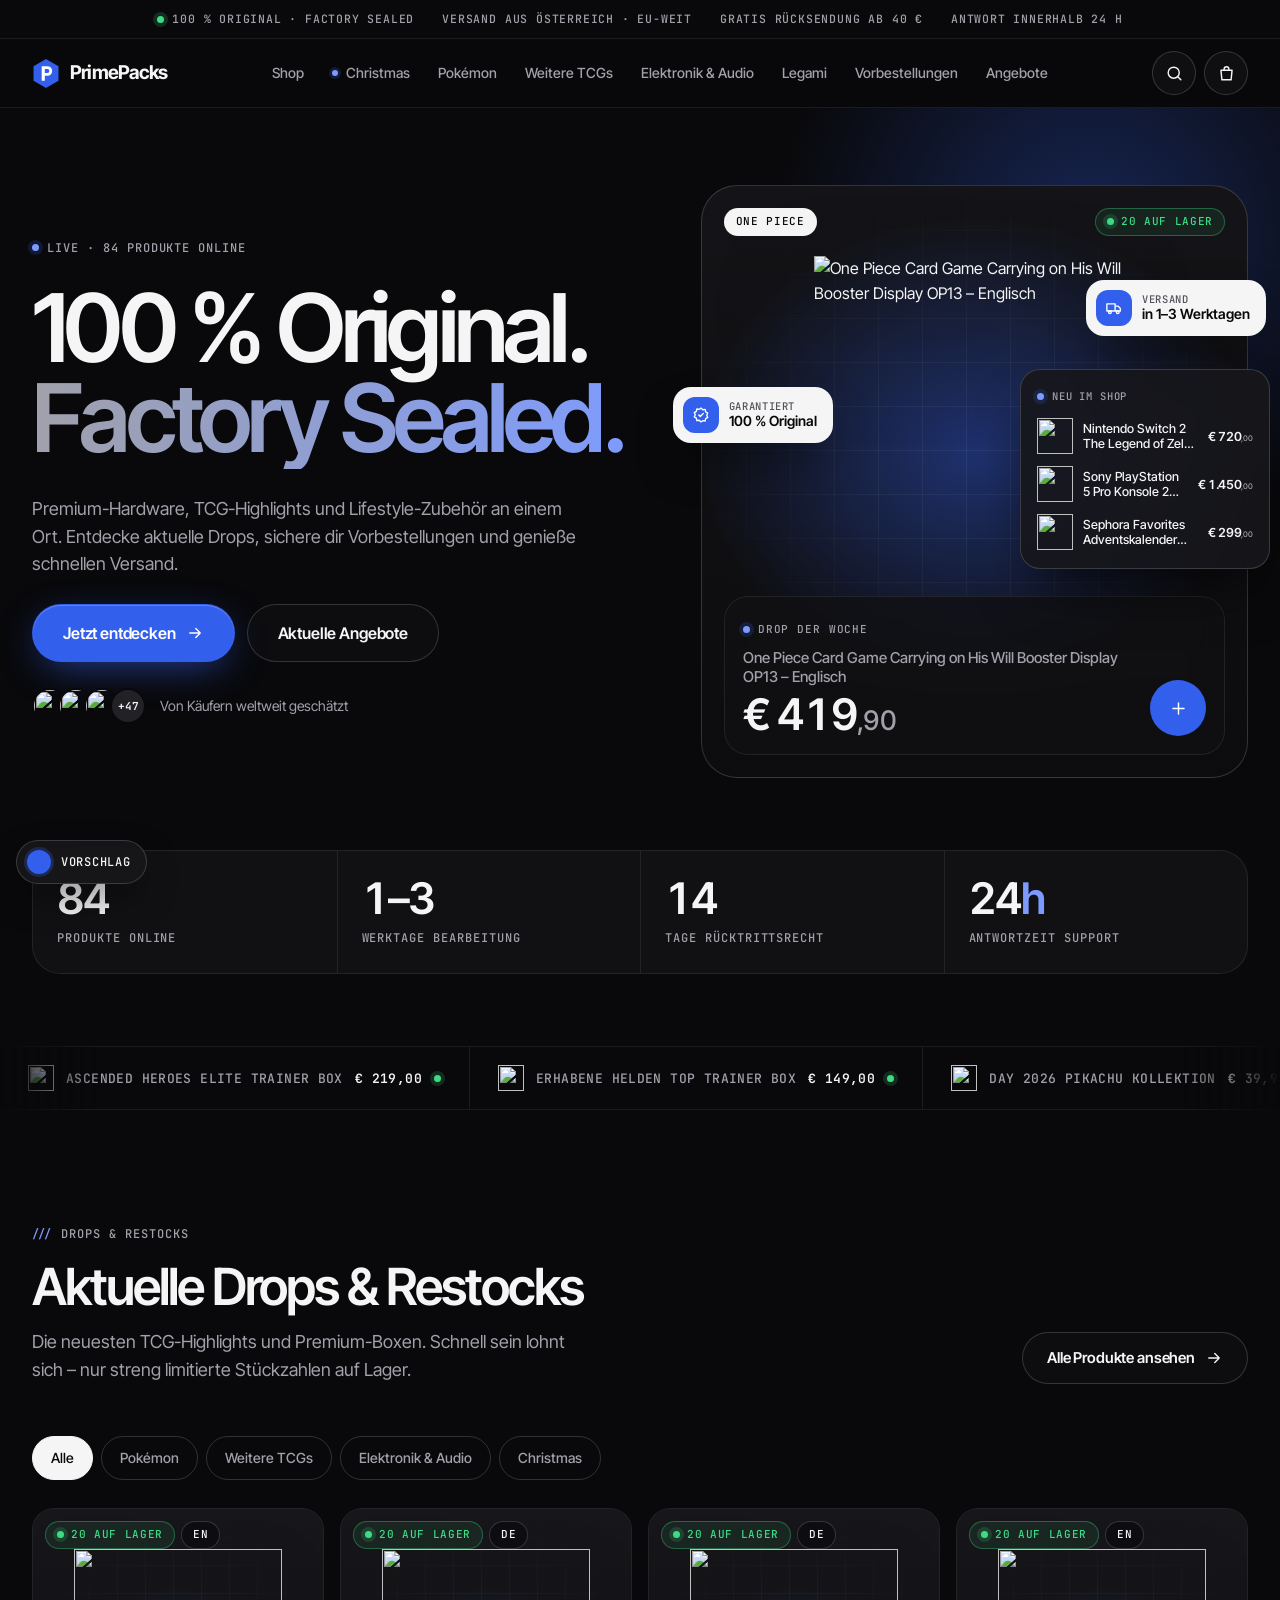
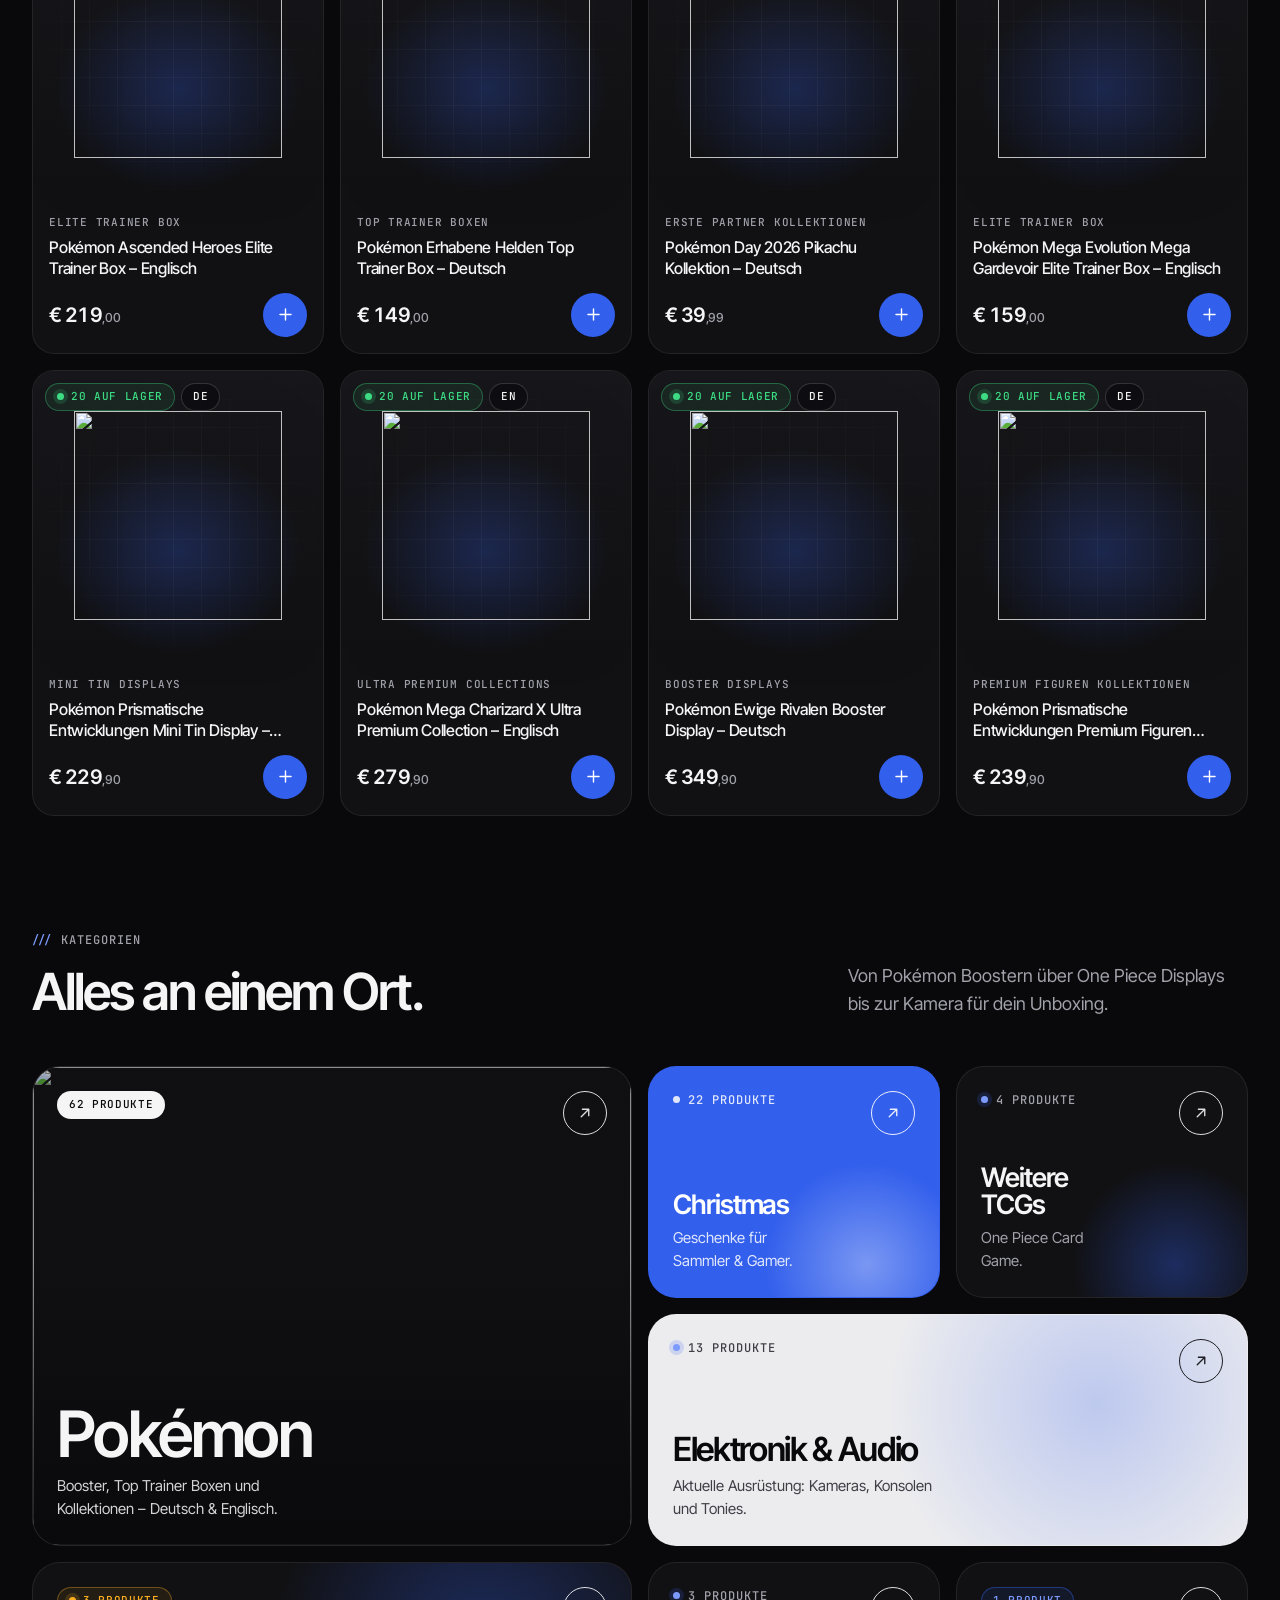
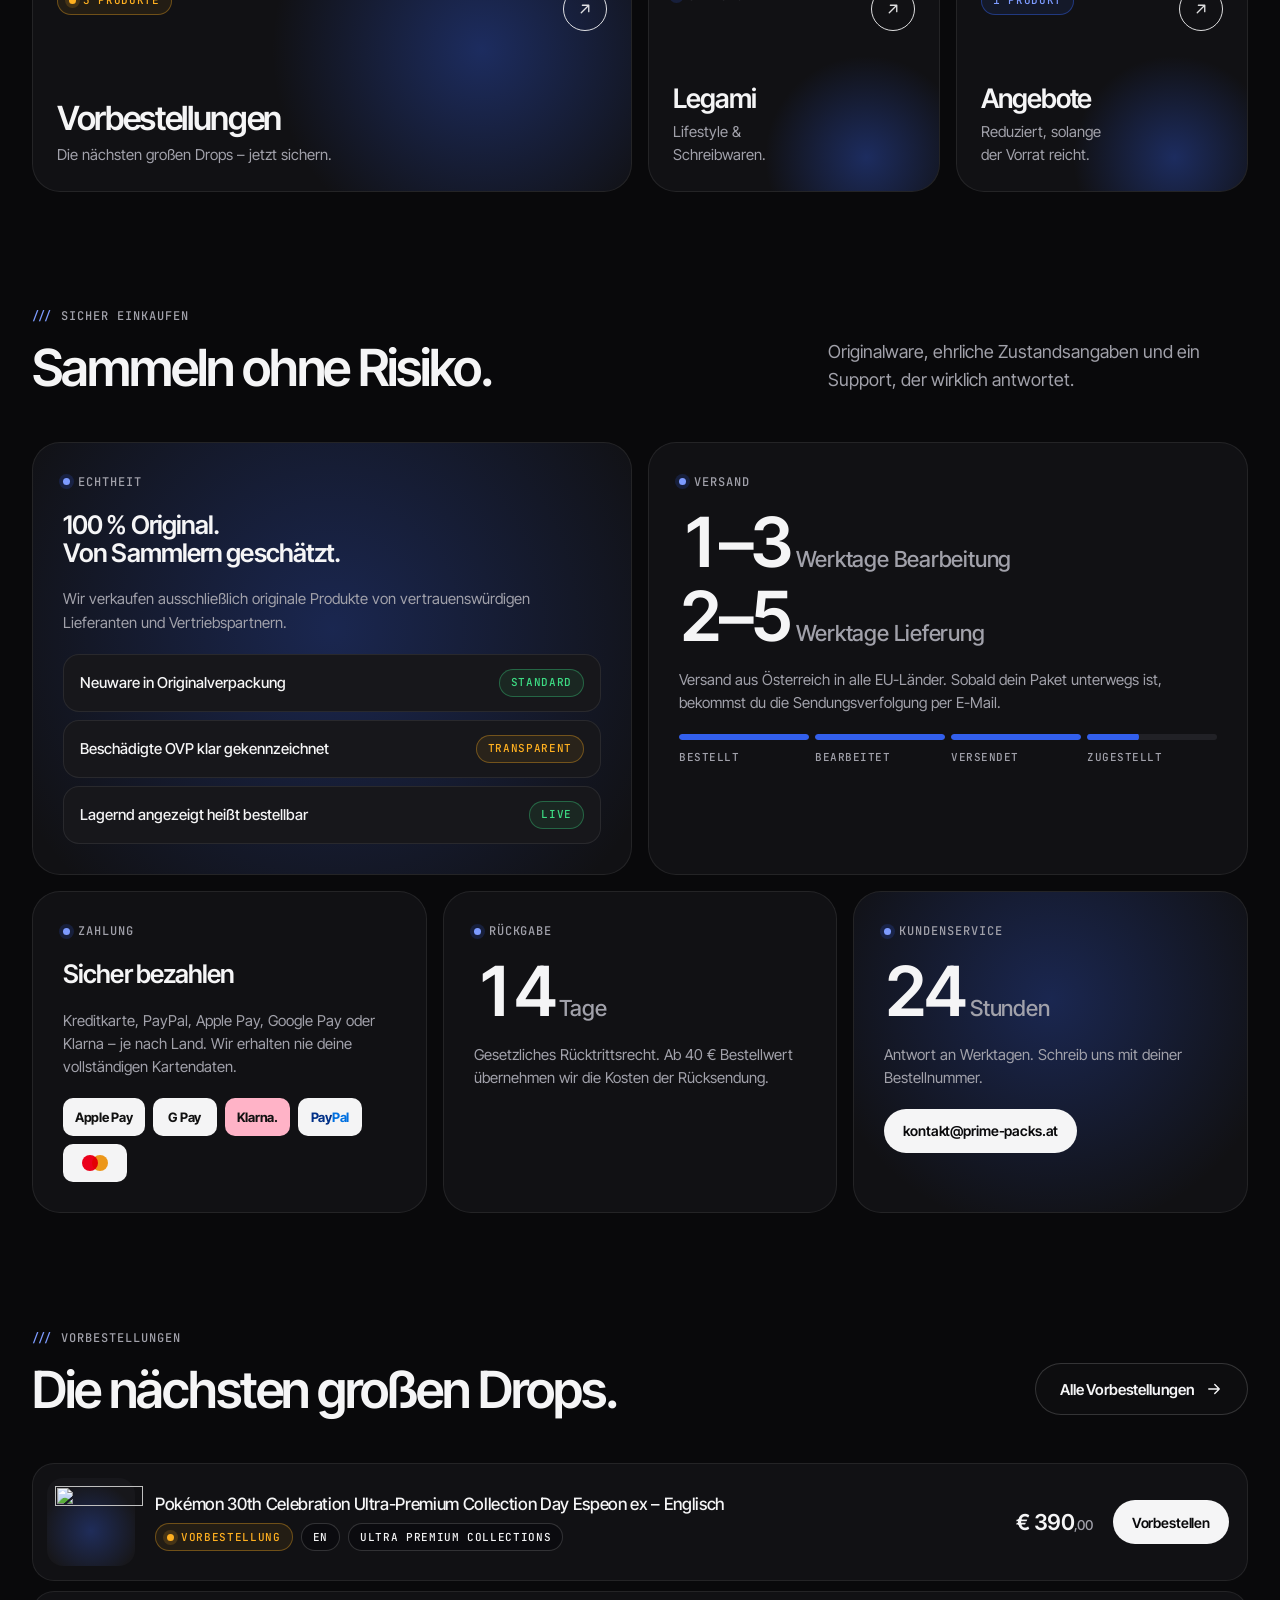
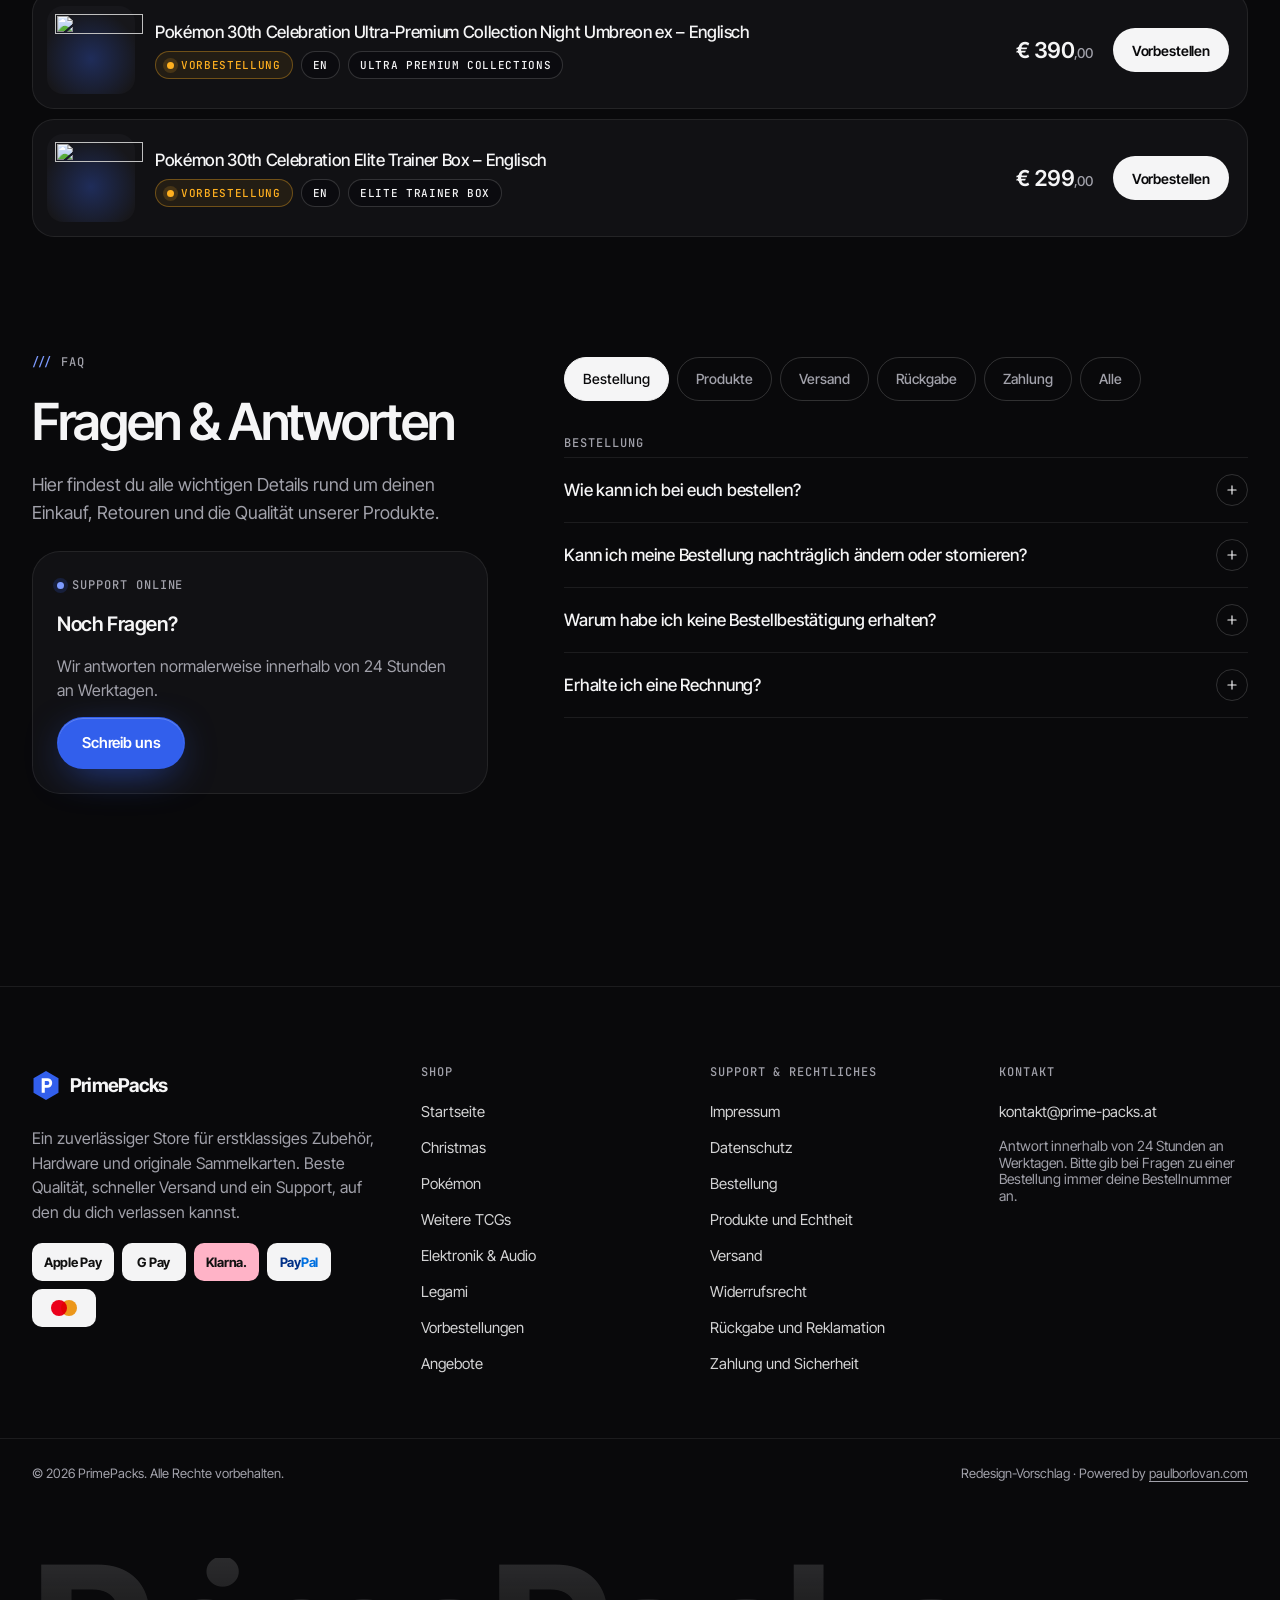
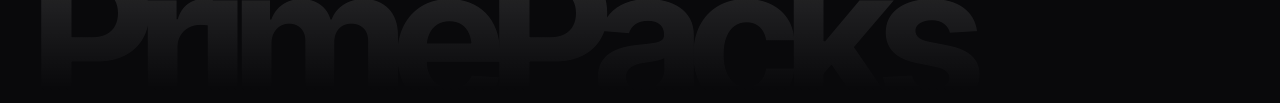
==== index.html @ d35ca5d1 "PrimePacks redesign proposal: home, product list, product page Static 3-page HTML proposal for prime" ====
<!doctype html>
<html lang="de" class="no-js">
<head>
  <meta charset="utf-8">
  <meta name="viewport" content="width=device-width, initial-scale=1">
  <title>PrimePacks TCGs – 100% Original. Factory Sealed. Von Sammlern geschätzt.</title>
  <meta name="description" content="Premium-Hardware, TCG-Highlights und Lifestyle-Zubehör an einem Ort. Entdecke aktuelle Drops, sichere dir Vorbestellungen und genieße schnellen Versand.">
  <meta name="theme-color" content="#09090b">
  <link rel="icon" href="assets/img/favicon.svg" type="image/svg+xml">
  <script>(function(){var d=document.documentElement;d.className='js';try{var a=new URLSearchParams(location.search).get('accent')||JSON.parse(localStorage.getItem('pp-accent')||'null');if(a==='red'||a==='mint')d.setAttribute('data-accent',a)}catch(e){}})();</script>
  <link rel="preconnect" href="https://fonts.googleapis.com">
  <link rel="preconnect" href="https://fonts.gstatic.com" crossorigin>
  <link rel="preconnect" href="https://cdn.shopify.com">
  <link rel="stylesheet" href="https://fonts.googleapis.com/css2?family=Inter+Tight:wght@400;500;600;700&family=JetBrains+Mono:wght@400;500&display=swap">
  <link rel="stylesheet" href="assets/css/style.css">
</head>
<body data-page="home">

<main id="main" tabindex="-1">

  <!-- ============ HERO ============ -->
  <section class="hero" aria-labelledby="hero-title">
    <div class="wrap hero__grid">
      <div class="hero__copy">
        <p class="label"><span class="dot dot--ok" aria-hidden="true"></span>Live · <span data-total-products>84</span> Produkte online</p>
        <h1 class="h-display" id="hero-title"><span>100 % Original.</span> <span class="muted-line">Factory Sealed.</span></h1>
        <p class="lead">Premium-Hardware, TCG-Highlights und Lifestyle-Zubehör an einem Ort. Entdecke aktuelle Drops, sichere dir Vorbestellungen und genieße schnellen Versand.</p>
        <div class="hero__cta">
          <a class="btn btn--primary btn--lg" href="products.html">Jetzt entdecken
            <svg viewBox="0 0 24 24" fill="none" stroke="currentColor" stroke-width="1.8" stroke-linecap="round" stroke-linejoin="round" aria-hidden="true"><path d="M5 12h14M13 6l6 6-6 6"/></svg></a>
          <a class="btn btn--ghost btn--lg" href="products.html?cat=angebote">Aktuelle Angebote</a>
        </div>
        <div class="proof">
          <div class="avatars" aria-hidden="true">
            <img src="https://framerusercontent.com/images/PIMj0Z2sT11bzv97JPk8JcPBj0.jpeg?width=76&height=76" alt="" width="36" height="36">
            <img src="https://framerusercontent.com/images/Y1UHWMZ6Vq6OACn00SLNnG3IWeU.jpeg?width=76&height=76" alt="" width="36" height="36">
            <img src="https://framerusercontent.com/images/4pbxtNHS19zSRyC07DwHX8n6J8.jpeg?width=76&height=76" alt="" width="36" height="36">
            <span>+47</span>
          </div>
          <p>Von Käufern weltweit geschätzt</p>
        </div>
      </div>
      <div class="stage" id="hero-stage"></div>
    </div>
  </section>

  <!-- ============ STATS ============ -->
  <section class="wrap" aria-label="PrimePacks in Zahlen">
    <div class="stats reveal">
      <div class="stat"><p class="stat__n" data-total-products>84</p><p class="label">Produkte online</p></div>
      <div class="stat"><p class="stat__n">1–3</p><p class="label">Werktage Bearbeitung</p></div>
      <div class="stat"><p class="stat__n">14</p><p class="label">Tage Rücktrittsrecht</p></div>
      <div class="stat"><p class="stat__n">24<em>h</em></p><p class="label">Antwortzeit Support</p></div>
    </div>
  </section>

  <!-- ============ TICKER (decorative) ============ -->
  <div class="ticker" id="ticker" aria-hidden="true" style="margin-top:clamp(40px,6vw,72px)"></div>

  <!-- ============ DROPS ============ -->
  <section class="section" aria-labelledby="drops-title">
    <div class="wrap">
      <div class="sec-head reveal">
        <div class="sec-head__text">
          <p class="label"><span class="slashes">///</span>Drops &amp; Restocks</p>
          <h2 class="h-2" id="drops-title">Aktuelle Drops &amp; Restocks</h2>
          <p class="lead">Die neuesten TCG-Highlights und Premium-Boxen. Schnell sein lohnt sich – nur streng limitierte Stückzahlen auf Lager.</p>
        </div>
        <a class="btn btn--ghost" id="drops-all" href="products.html">Alle Produkte ansehen
          <svg viewBox="0 0 24 24" fill="none" stroke="currentColor" stroke-width="1.8" stroke-linecap="round" stroke-linejoin="round" aria-hidden="true"><path d="M5 12h14M13 6l6 6-6 6"/></svg></a>
      </div>
      <div class="pills pills--scroll" id="drops-tabs" role="group" aria-label="Drops nach Kategorie filtern" style="margin-bottom:24px">
        <button class="pill" type="button" data-tab="" aria-pressed="true">Alle</button>
        <button class="pill" type="button" data-tab="pokemon" aria-pressed="false">Pokémon</button>
        <button class="pill" type="button" data-tab="tcg" aria-pressed="false">Weitere TCGs</button>
        <button class="pill" type="button" data-tab="elektronik" aria-pressed="false">Elektronik &amp; Audio</button>
        <button class="pill" type="button" data-tab="christmas" aria-pressed="false">Christmas</button>
      </div>
      <p class="sr-only" role="status" id="drops-status"></p>
      <div class="grid" id="drops-grid"></div>
    </div>
  </section>

  <!-- ============ CATEGORIES (bento) ============ -->
  <section class="section" aria-labelledby="cat-title" style="padding-top:0">
    <div class="wrap">
      <div class="sec-head reveal">
        <div class="sec-head__text">
          <p class="label"><span class="slashes">///</span>Kategorien</p>
          <h2 class="h-2" id="cat-title">Alles an einem Ort.</h2>
        </div>
        <p class="lead" style="max-width:40ch">Von Pokémon Boostern über One Piece Displays bis zur Kamera für dein Unboxing.</p>
      </div>

      <ul class="bento reveal">
        <li class="tile tile--poke">
          <img class="tile__art" src="https://framerusercontent.com/images/XNC3KmVurqNJ2hg9CTLaQyouqw.jpg" alt="" loading="lazy" width="1414" height="1000">
          <div class="tile__top">
            <span class="chip chip--solid" data-count-cat="pokemon">Pokémon</span>
            <span class="arrow-circle" aria-hidden="true"><svg viewBox="0 0 24 24" fill="none" stroke="currentColor" stroke-width="1.8" stroke-linecap="round" stroke-linejoin="round"><path d="M7 17 17 7M8.5 7H17v8.5"/></svg></span>
          </div>
          <div>
            <h3 class="tile__name"><a class="tile__link" href="products.html?cat=pokemon">Pokémon</a></h3>
            <p class="tile__desc" style="color:#d4d4d8">Booster, Top Trainer Boxen und Kollektionen – Deutsch &amp; Englisch.</p>
          </div>
        </li>

        <li class="tile tile--xmas">
          <img class="tile__img" data-product-img="nintendo-switch-2-the-legend-of-zelda-40th-anniversary-edition" alt="" loading="lazy">
          <div class="tile__top">
            <span class="label"><span class="dot" aria-hidden="true"></span><span data-count-cat="christmas"></span></span>
            <span class="arrow-circle" aria-hidden="true"><svg viewBox="0 0 24 24" fill="none" stroke="currentColor" stroke-width="1.8" stroke-linecap="round" stroke-linejoin="round"><path d="M7 17 17 7M8.5 7H17v8.5"/></svg></span>
          </div>
          <div>
            <h3 class="tile__name"><a class="tile__link" href="products.html?cat=christmas">Christmas</a></h3>
            <p class="tile__desc">Geschenke für Sammler &amp; Gamer.</p>
          </div>
        </li>

        <li class="tile tile--tcg">
          <img class="tile__img" data-product-img="one-piece-card-game-the-time-of-battle-booster-box-op-16" alt="" loading="lazy">
          <div class="tile__top">
            <span class="label"><span class="dot" aria-hidden="true"></span><span data-count-cat="tcg"></span></span>
            <span class="arrow-circle" aria-hidden="true"><svg viewBox="0 0 24 24" fill="none" stroke="currentColor" stroke-width="1.8" stroke-linecap="round" stroke-linejoin="round"><path d="M7 17 17 7M8.5 7H17v8.5"/></svg></span>
          </div>
          <div>
            <h3 class="tile__name"><a class="tile__link" href="products.html?cat=tcg">Weitere TCGs</a></h3>
            <p class="tile__desc">One Piece Card Game.</p>
          </div>
        </li>

        <li class="tile tile--elek">
          <img class="tile__img" data-product-img="canon-powershot-g7-x-mark-iii-20-1-mp-4k-schwarz-silber" alt="" loading="lazy">
          <div class="tile__top">
            <span class="label"><span class="dot" aria-hidden="true"></span><span data-count-cat="elektronik"></span></span>
            <span class="arrow-circle" aria-hidden="true"><svg viewBox="0 0 24 24" fill="none" stroke="currentColor" stroke-width="1.8" stroke-linecap="round" stroke-linejoin="round"><path d="M7 17 17 7M8.5 7H17v8.5"/></svg></span>
          </div>
          <div>
            <h3 class="tile__name"><a class="tile__link" href="products.html?cat=elektronik">Elektronik &amp; Audio</a></h3>
            <p class="tile__desc">Aktuelle Ausrüstung: Kameras, Konsolen und Tonies.</p>
          </div>
        </li>

        <li class="tile tile--pre">
          <img class="tile__img" data-product-img="pokemon-30th-anniversary-ultra-premium-collection-umbreon-en" alt="" loading="lazy">
          <div class="tile__top">
            <span class="chip chip--warn"><span class="dot dot--warn" aria-hidden="true"></span><span data-count-cat="vorbestellungen"></span></span>
            <span class="arrow-circle" aria-hidden="true"><svg viewBox="0 0 24 24" fill="none" stroke="currentColor" stroke-width="1.8" stroke-linecap="round" stroke-linejoin="round"><path d="M7 17 17 7M8.5 7H17v8.5"/></svg></span>
          </div>
          <div>
            <h3 class="tile__name"><a class="tile__link" href="products.html?cat=vorbestellungen">Vorbestellungen</a></h3>
            <p class="tile__desc">Die nächsten großen Drops – jetzt sichern.</p>
          </div>
        </li>

        <li class="tile tile--legami">
          <img class="tile__img" data-product-img="legami-loeschbare-gelschreiber-3er-set-hunde-fur-ever-friends" alt="" loading="lazy">
          <div class="tile__top">
            <span class="label"><span class="dot" aria-hidden="true"></span><span data-count-cat="legami"></span></span>
            <span class="arrow-circle" aria-hidden="true"><svg viewBox="0 0 24 24" fill="none" stroke="currentColor" stroke-width="1.8" stroke-linecap="round" stroke-linejoin="round"><path d="M7 17 17 7M8.5 7H17v8.5"/></svg></span>
          </div>
          <div>
            <h3 class="tile__name"><a class="tile__link" href="products.html?cat=legami">Legami</a></h3>
            <p class="tile__desc">Lifestyle &amp; Schreibwaren.</p>
          </div>
        </li>

        <li class="tile tile--ang">
          <img class="tile__img" data-product-img="pokemon-first-partner-illustration-collection-series-2-englisch" alt="" loading="lazy">
          <div class="tile__top">
            <span class="chip chip--accent" data-count-cat="angebote"></span>
            <span class="arrow-circle" aria-hidden="true"><svg viewBox="0 0 24 24" fill="none" stroke="currentColor" stroke-width="1.8" stroke-linecap="round" stroke-linejoin="round"><path d="M7 17 17 7M8.5 7H17v8.5"/></svg></span>
          </div>
          <div>
            <h3 class="tile__name"><a class="tile__link" href="products.html?cat=angebote">Angebote</a></h3>
            <p class="tile__desc">Reduziert, solange der Vorrat reicht.</p>
          </div>
        </li>
      </ul>
    </div>
  </section>

  <!-- ============ SERVICE (dashboard bento) ============ -->
  <section class="section" aria-labelledby="service-title" style="padding-top:0">
    <div class="wrap">
      <div class="sec-head reveal">
        <div class="sec-head__text">
          <p class="label"><span class="slashes">///</span>Sicher einkaufen</p>
          <h2 class="h-2" id="service-title">Sammeln ohne Risiko.</h2>
        </div>
        <p class="lead" style="max-width:42ch">Originalware, ehrliche Zustandsangaben und ein Support, der wirklich antwortet.</p>
      </div>

      <div class="service">
        <article class="panel panel--glow reveal">
          <p class="label"><span class="dot" aria-hidden="true"></span>Echtheit</p>
          <h3 class="panel__title">100 % Original.<br>Von Sammlern geschätzt.</h3>
          <p class="panel__text">Wir verkaufen ausschließlich originale Produkte von vertrauenswürdigen Lieferanten und Vertriebspartnern.</p>
          <ul class="check-list">
            <li class="check-row">Neuware in Originalverpackung <span class="chip chip--ok">Standard</span></li>
            <li class="check-row">Beschädigte OVP klar gekennzeichnet <span class="chip chip--warn">Transparent</span></li>
            <li class="check-row">Lagernd angezeigt heißt bestellbar <span class="chip chip--ok">Live</span></li>
          </ul>
        </article>

        <article class="panel reveal">
          <p class="label"><span class="dot" aria-hidden="true"></span>Versand</p>
          <div style="display:flex;gap:12px 36px;flex-wrap:wrap">
            <p class="big-n">1–3<small>Werktage Bearbeitung</small></p>
            <p class="big-n">2–5<small>Werktage Lieferung</small></p>
          </div>
          <p class="panel__text">Versand aus Österreich in alle EU-Länder. Sobald dein Paket unterwegs ist, bekommst du die Sendungsverfolgung per E-Mail.</p>
          <ol class="steps">
            <li class="step"><span class="step__bar" aria-hidden="true"></span><span class="step__t">Bestellt</span></li>
            <li class="step"><span class="step__bar" aria-hidden="true"></span><span class="step__t">Bearbeitet</span></li>
            <li class="step"><span class="step__bar" aria-hidden="true"></span><span class="step__t">Versendet</span></li>
            <li class="step"><span class="step__bar" style="--p:.4" aria-hidden="true"></span><span class="step__t">Zugestellt</span></li>
          </ol>
        </article>

        <article class="panel reveal">
          <p class="label"><span class="dot" aria-hidden="true"></span>Zahlung</p>
          <h3 class="panel__title">Sicher bezahlen</h3>
          <p class="panel__text">Kreditkarte, PayPal, Apple Pay, Google Pay oder Klarna – je nach Land. Wir erhalten nie deine vollständigen Kartendaten.</p>
          <div data-pay></div>
        </article>

        <article class="panel reveal">
          <p class="label"><span class="dot" aria-hidden="true"></span>Rückgabe</p>
          <p class="big-n">14<small>Tage</small></p>
          <p class="panel__text">Gesetzliches Rücktrittsrecht. Ab 40 € Bestellwert übernehmen wir die Kosten der Rücksendung.</p>
        </article>

        <article class="panel panel--glow reveal">
          <p class="label"><span class="dot" aria-hidden="true"></span>Kundenservice</p>
          <p class="big-n">24<small>Stunden</small></p>
          <p class="panel__text">Antwort an Werktagen. Schreib uns mit deiner Bestellnummer.</p>
          <a class="btn btn--light btn--sm" href="mailto:kontakt@prime-packs.at" style="justify-self:start;align-self:flex-start">kontakt@prime-packs.at</a>
        </article>
      </div>
    </div>
  </section>

  <!-- ============ PRE-ORDERS ============ -->
  <section class="section" aria-labelledby="pre-title" style="padding-top:0">
    <div class="wrap">
      <div class="sec-head reveal">
        <div class="sec-head__text">
          <p class="label"><span class="slashes">///</span>Vorbestellungen</p>
          <h2 class="h-2" id="pre-title">Die nächsten großen Drops.</h2>
        </div>
        <a class="btn btn--ghost" href="products.html?cat=vorbestellungen">Alle Vorbestellungen
          <svg viewBox="0 0 24 24" fill="none" stroke="currentColor" stroke-width="1.8" stroke-linecap="round" stroke-linejoin="round" aria-hidden="true"><path d="M5 12h14M13 6l6 6-6 6"/></svg></a>
      </div>
      <ul class="tx-list" id="preorders"></ul>
    </div>
  </section>

  <!-- ============ FAQ ============ -->
  <section class="section" aria-labelledby="faq-title" style="padding-top:0">
    <div class="wrap faq">
      <div class="faq__aside reveal">
        <p class="label"><span class="slashes">///</span>FAQ</p>
        <h2 class="h-2" id="faq-title">Fragen &amp; Antworten</h2>
        <p class="lead">Hier findest du alle wichtigen Details rund um deinen Einkauf, Retouren und die Qualität unserer Produkte.</p>
        <div class="contact-card">
          <p class="label"><span class="dot dot--ok" aria-hidden="true"></span>Support online</p>
          <p style="font-size:20px;font-weight:600;letter-spacing:-.02em">Noch Fragen?</p>
          <p class="muted">Wir antworten normalerweise innerhalb von 24 Stunden an Werktagen.</p>
          <a class="btn btn--primary" href="mailto:kontakt@prime-packs.at" style="justify-self:start">Schreib uns</a>
        </div>
      </div>

      <div>
        <div class="pills pills--scroll" id="faq-tabs" role="group" aria-label="Fragen nach Thema filtern" style="margin-bottom:24px">
          <button class="pill" type="button" data-faq="bestellung" aria-pressed="true">Bestellung</button>
          <button class="pill" type="button" data-faq="produkte" aria-pressed="false">Produkte</button>
          <button class="pill" type="button" data-faq="versand" aria-pressed="false">Versand</button>
          <button class="pill" type="button" data-faq="rueckgabe" aria-pressed="false">Rückgabe</button>
          <button class="pill" type="button" data-faq="zahlung" aria-pressed="false">Zahlung</button>
          <button class="pill" type="button" data-faq="all" aria-pressed="false">Alle</button>
        </div>

        <div class="faq-group" data-group="bestellung">
          <h3 class="label">Bestellung</h3>
          <details class="acc"><summary><span>Wie kann ich bei euch bestellen?</span><span class="pm" aria-hidden="true"><svg viewBox="0 0 24 24" fill="none" stroke="currentColor" stroke-width="2" stroke-linecap="round"><path d="M12 5v14M5 12h14"/></svg></span></summary>
            <div class="acc__body"><p>Lege die gewünschten Produkte in den Warenkorb und folge anschließend den Schritten im Checkout. Nach erfolgreicher Bestellung erhältst du automatisch eine Bestellbestätigung per E-Mail.</p></div></details>
          <details class="acc"><summary><span>Kann ich meine Bestellung nachträglich ändern oder stornieren?</span><span class="pm" aria-hidden="true"><svg viewBox="0 0 24 24" fill="none" stroke="currentColor" stroke-width="2" stroke-linecap="round"><path d="M12 5v14M5 12h14"/></svg></span></summary>
            <div class="acc__body"><p>Kontaktiere uns bitte so schnell wie möglich unter <a href="mailto:kontakt@prime-packs.at">kontakt@prime-packs.at</a>. Solange deine Bestellung noch nicht bearbeitet oder versendet wurde, versuchen wir gerne, Änderungen oder eine Stornierung vorzunehmen. Nach dem Versand ist eine Änderung leider nicht mehr möglich.</p></div></details>
          <details class="acc"><summary><span>Warum habe ich keine Bestellbestätigung erhalten?</span><span class="pm" aria-hidden="true"><svg viewBox="0 0 24 24" fill="none" stroke="currentColor" stroke-width="2" stroke-linecap="round"><path d="M12 5v14M5 12h14"/></svg></span></summary>
            <div class="acc__body"><p>Bitte kontrolliere zunächst deinen Spam- oder Werbeordner. Prüfe außerdem, ob du beim Bestellvorgang die richtige E-Mail-Adresse eingegeben hast. Solltest du weiterhin keine Bestätigung finden, kontaktiere uns bitte mit deinem vollständigen Namen.</p></div></details>
          <details class="acc"><summary><span>Erhalte ich eine Rechnung?</span><span class="pm" aria-hidden="true"><svg viewBox="0 0 24 24" fill="none" stroke="currentColor" stroke-width="2" stroke-linecap="round"><path d="M12 5v14M5 12h14"/></svg></span></summary>
            <div class="acc__body"><p>Ja. Du erhältst eine Rechnung zu deiner Bestellung elektronisch per E-Mail beziehungsweise gemeinsam mit deiner Versandbestätigung.</p></div></details>
        </div>

        <div class="faq-group" data-group="produkte" hidden>
          <h3 class="label">Produkte und Echtheit</h3>
          <details class="acc"><summary><span>Sind eure Produkte original?</span><span class="pm" aria-hidden="true"><svg viewBox="0 0 24 24" fill="none" stroke="currentColor" stroke-width="2" stroke-linecap="round"><path d="M12 5v14M5 12h14"/></svg></span></summary>
            <div class="acc__body"><p>Ja, wir verkaufen ausschließlich originale Produkte von vertrauenswürdigen Lieferanten und Vertriebspartnern.</p></div></details>
          <details class="acc"><summary><span>Sind die Produkte neu und originalverpackt?</span><span class="pm" aria-hidden="true"><svg viewBox="0 0 24 24" fill="none" stroke="currentColor" stroke-width="2" stroke-linecap="round"><path d="M12 5v14M5 12h14"/></svg></span></summary>
            <div class="acc__body"><p>Sofern in der jeweiligen Produktbeschreibung nichts anderes angegeben ist, handelt es sich um Neuware in der Originalverpackung. Abweichungen, beschädigte Verpackungen oder bereits geöffnete Produkte werden ausdrücklich in der Produktbeschreibung erwähnt.</p></div></details>
          <details class="acc"><summary><span>Sind die angebotenen Produkte wirklich lagernd?</span><span class="pm" aria-hidden="true"><svg viewBox="0 0 24 24" fill="none" stroke="currentColor" stroke-width="2" stroke-linecap="round"><path d="M12 5v14M5 12h14"/></svg></span></summary>
            <div class="acc__body"><p>Produkte, die als verfügbar angezeigt werden, sind grundsätzlich bestellbar. In seltenen Fällen kann es aufgrund gleichzeitiger Bestellungen zu einer Überschneidung des Lagerbestands kommen. In diesem Fall kontaktieren wir dich schnellstmöglich und erstatten bereits geleistete Zahlungen vollständig zurück.</p></div></details>
          <details class="acc"><summary><span>Warum können sich eure Preise ändern?</span><span class="pm" aria-hidden="true"><svg viewBox="0 0 24 24" fill="none" stroke="currentColor" stroke-width="2" stroke-linecap="round"><path d="M12 5v14M5 12h14"/></svg></span></summary>
            <div class="acc__body"><p>Unsere Preise richten sich unter anderem nach Einkaufspreisen, Verfügbarkeit, Nachfrage und Marktentwicklung. Der für deine Bestellung maßgebliche Preis ist der Preis, der zum Zeitpunkt des Bestellabschlusses im Checkout angezeigt wird.</p></div></details>
        </div>

        <div class="faq-group" data-group="versand" hidden>
          <h3 class="label">Versand</h3>
          <details class="acc"><summary><span>Wohin liefert ihr?</span><span class="pm" aria-hidden="true"><svg viewBox="0 0 24 24" fill="none" stroke="currentColor" stroke-width="2" stroke-linecap="round"><path d="M12 5v14M5 12h14"/></svg></span></summary>
            <div class="acc__body"><p>Wir liefern derzeit in alle EU-Länder. Die verfügbaren Lieferländer und Versandkosten werden dir im Checkout angezeigt.</p></div></details>
          <details class="acc"><summary><span>Wie lange dauert der Versand?</span><span class="pm" aria-hidden="true"><svg viewBox="0 0 24 24" fill="none" stroke="currentColor" stroke-width="2" stroke-linecap="round"><path d="M12 5v14M5 12h14"/></svg></span></summary>
            <div class="acc__body"><p>Lagernde Produkte werden normalerweise innerhalb von 1–3 Werktagen bearbeitet. Die anschließende Lieferzeit beträgt je nach Zielland und Versanddienstleister ungefähr 2–5 Werktage.</p></div></details>
          <details class="acc"><summary><span>Kann ich meine Bestellung verfolgen?</span><span class="pm" aria-hidden="true"><svg viewBox="0 0 24 24" fill="none" stroke="currentColor" stroke-width="2" stroke-linecap="round"><path d="M12 5v14M5 12h14"/></svg></span></summary>
            <div class="acc__body"><p>Ja. Sobald deine Bestellung versendet wurde, erhältst du eine Versandbestätigung mit deiner Sendungsverfolgungsnummer. Es kann einige Stunden dauern, bis der Versanddienstleister die ersten Informationen anzeigt.</p></div></details>
          <details class="acc"><summary><span>Was mache ich, wenn mein Paket nicht angekommen ist?</span><span class="pm" aria-hidden="true"><svg viewBox="0 0 24 24" fill="none" stroke="currentColor" stroke-width="2" stroke-linecap="round"><path d="M12 5v14M5 12h14"/></svg></span></summary>
            <div class="acc__body"><p>Überprüfe bitte zuerst die Sendungsverfolgung sowie mögliche Ablageorte und frage gegebenenfalls bei Nachbarn nach. Sollte das Paket weiterhin nicht auffindbar sein, kontaktiere uns bitte unter <a href="mailto:kontakt@prime-packs.at">kontakt@prime-packs.at</a> und sende uns deine Bestellnummer.</p></div></details>
        </div>

        <div class="faq-group" data-group="rueckgabe" hidden>
          <h3 class="label">Rückgabe und Reklamation</h3>
          <details class="acc"><summary><span>Kann ich meine Bestellung zurückgeben?</span><span class="pm" aria-hidden="true"><svg viewBox="0 0 24 24" fill="none" stroke="currentColor" stroke-width="2" stroke-linecap="round"><path d="M12 5v14M5 12h14"/></svg></span></summary>
            <div class="acc__body"><p>Verbraucher haben bei einem Onlinekauf grundsätzlich ein gesetzliches Rücktrittsrecht von 14 Kalendertagen. Die Frist beginnt bei Waren grundsätzlich mit dem Erhalt der Bestellung. Die vollständigen Bedingungen und Ausnahmen findest du in unserer <a href="https://prime-packs.at/support-rechtliches/widerrufsbelehrung">Widerrufsbelehrung</a>.</p></div></details>
          <details class="acc"><summary><span>In welchem Zustand muss die Ware zurückgesendet werden?</span><span class="pm" aria-hidden="true"><svg viewBox="0 0 24 24" fill="none" stroke="currentColor" stroke-width="2" stroke-linecap="round"><path d="M12 5v14M5 12h14"/></svg></span></summary>
            <div class="acc__body"><p>Die Ware muss vollständig, unbenutzt und im Originalzustand zurückgesendet werden – also in jenem Zustand, in dem sie von uns geliefert wurde. Sämtliches Zubehör, Beilagen, Etiketten, Versiegelungen und die Originalverpackung müssen, soweit vorhanden, vollständig enthalten und unbeschädigt sein.</p><p>Gesetzliche Rücktritts- und Gewährleistungsrechte bleiben davon unberührt. Wurde die Ware über das zur Prüfung notwendige Maß hinaus benutzt oder beschädigt, kann eine entsprechende Wertminderung von der Rückerstattung abgezogen werden.</p></div></details>
          <details class="acc"><summary><span>Wie melde ich eine Rückgabe an?</span><span class="pm" aria-hidden="true"><svg viewBox="0 0 24 24" fill="none" stroke="currentColor" stroke-width="2" stroke-linecap="round"><path d="M12 5v14M5 12h14"/></svg></span></summary>
            <div class="acc__body"><p>Kontaktiere uns unter <a href="mailto:kontakt@prime-packs.at">kontakt@prime-packs.at</a> und nenne deine Bestellnummer sowie die Artikel, die du zurückgeben möchtest. Wir übermitteln dir anschließend die weiteren Rücksendeinformationen.</p></div></details>
          <details class="acc"><summary><span>Wer bezahlt die Rücksendung?</span><span class="pm" aria-hidden="true"><svg viewBox="0 0 24 24" fill="none" stroke="currentColor" stroke-width="2" stroke-linecap="round"><path d="M12 5v14M5 12h14"/></svg></span></summary>
            <div class="acc__body"><p>Bei einem ursprünglichen Bestellwert von mehr als 40 € übernehmen wir die unmittelbaren Kosten der Rücksendung. Bitte kontaktiere uns vor der Rücksendung, damit wir dir ein Rücksendeetikett beziehungsweise die notwendigen Rücksendeinformationen übermitteln können.</p><p>Bei Bestellungen mit einem Wert von bis einschließlich 40 € trägt der Kunde die unmittelbaren Rücksendekosten. Bei falsch gelieferten, beschädigten oder mangelhaften Artikeln übernehmen wir die Rücksendekosten unabhängig vom Bestellwert. Gesetzliche Gewährleistungsrechte bleiben unberührt.</p></div></details>
          <details class="acc"><summary><span>Kann ich geöffnete Sammelkarten- oder Sammlerprodukte zurückgeben?</span><span class="pm" aria-hidden="true"><svg viewBox="0 0 24 24" fill="none" stroke="currentColor" stroke-width="2" stroke-linecap="round"><path d="M12 5v14M5 12h14"/></svg></span></summary>
            <div class="acc__body"><p>Nein. Im Rahmen unserer freiwilligen Rücknahme nehmen wir Sammelkarten- und Sammlerprodukte nur ungeöffnet, unbenutzt und im vollständigen Originalzustand zurück. Die Versiegelung und Originalverpackung dürfen nicht geöffnet oder beschädigt sein. Gesetzliche Rücktritts- und Gewährleistungsrechte, insbesondere bei mangelhafter oder falsch gelieferter Ware, bleiben unberührt.</p></div></details>
          <details class="acc"><summary><span>Was mache ich, wenn ich einen falschen oder defekten Artikel erhalten habe?</span><span class="pm" aria-hidden="true"><svg viewBox="0 0 24 24" fill="none" stroke="currentColor" stroke-width="2" stroke-linecap="round"><path d="M12 5v14M5 12h14"/></svg></span></summary>
            <div class="acc__body"><p>Kontaktiere uns bitte unter <a href="mailto:kontakt@prime-packs.at">kontakt@prime-packs.at</a> und sende uns deine Bestellnummer sowie aussagekräftige Fotos oder Videos. Wir prüfen den Fall schnellstmöglich und informieren dich über die weitere Vorgehensweise.</p></div></details>
        </div>

        <div class="faq-group" data-group="zahlung" hidden>
          <h3 class="label">Zahlung und Sicherheit</h3>
          <details class="acc"><summary><span>Welche Zahlungsmethoden akzeptiert ihr?</span><span class="pm" aria-hidden="true"><svg viewBox="0 0 24 24" fill="none" stroke="currentColor" stroke-width="2" stroke-linecap="round"><path d="M12 5v14M5 12h14"/></svg></span></summary>
            <div class="acc__body"><p>Die aktuell verfügbaren Zahlungsmethoden werden dir im Checkout angezeigt. Je nach Land können unter anderem Kreditkarte, PayPal, Apple Pay, Google Pay oder weitere Shopify-Zahlungsmethoden verfügbar sein.</p></div></details>
          <details class="acc"><summary><span>Wann wird meine Zahlung abgebucht?</span><span class="pm" aria-hidden="true"><svg viewBox="0 0 24 24" fill="none" stroke="currentColor" stroke-width="2" stroke-linecap="round"><path d="M12 5v14M5 12h14"/></svg></span></summary>
            <div class="acc__body"><p>Die Zahlung wird abhängig von der gewählten Zahlungsart während oder unmittelbar nach Abschluss deiner Bestellung verarbeitet.</p></div></details>
          <details class="acc"><summary><span>Sind meine Zahlungsdaten sicher?</span><span class="pm" aria-hidden="true"><svg viewBox="0 0 24 24" fill="none" stroke="currentColor" stroke-width="2" stroke-linecap="round"><path d="M12 5v14M5 12h14"/></svg></span></summary>
            <div class="acc__body"><p>Die Zahlung wird über die im Checkout angezeigten Zahlungsanbieter verarbeitet. Wir erhalten dabei grundsätzlich nicht deine vollständigen Kreditkarteninformationen.</p></div></details>
          <details class="acc"><summary><span>Wie kann ich euch kontaktieren?</span><span class="pm" aria-hidden="true"><svg viewBox="0 0 24 24" fill="none" stroke="currentColor" stroke-width="2" stroke-linecap="round"><path d="M12 5v14M5 12h14"/></svg></span></summary>
            <div class="acc__body"><p>Du erreichst uns per E-Mail unter <a href="mailto:kontakt@prime-packs.at">kontakt@prime-packs.at</a>. Bitte gib bei Fragen zu einer Bestellung immer deine Bestellnummer an. Wir antworten normalerweise innerhalb von 24 Stunden an Werktagen.</p></div></details>
        </div>
      </div>
    </div>
  </section>

</main>

<noscript><p style="padding:24px;text-align:center">Bitte aktiviere JavaScript, um Produkte, Warenkorb und Navigation zu sehen.</p></noscript>
<script src="data/products.js"></script>
<script src="assets/js/app.js"></script>
</body>
</html>
---- assets/css/style.css ----
/* ==========================================================================
   PrimePacks – Redesign proposal 2026
   Dark, minimal "crypto" look (moodboard) + accessible e-commerce patterns.
   ========================================================================== */

/* ---------- Tokens ---------- */
:root {
  --bg: #09090b;
  --s1: #111114;
  --s2: #17171b;
  --s3: #212126;
  --line: rgba(255, 255, 255, .08);
  --line-2: rgba(255, 255, 255, .16);
  --text: #f5f5f6;
  --muted: #a1a1aa;      /* 7.7:1 on --bg */
  --muted-2: #8e8e98;    /* 5.9:1 on --bg – smallest allowed text colour */
  --ok: #3ddc84;
  --warn: #ffb020;

  /* Accent – default: PrimePacks brand blue */
  --accent: #325fec;     /* button fill, white text 5.3:1 */
  --accent-ink: #ffffff;
  --accent-text: #7d9bff;/* accent used as text on dark, 7.6:1 */
  --accent-rgb: 50, 95, 236;

  --r-xl: 28px;
  --r-lg: 22px;
  --r-md: 16px;
  --r-sm: 12px;

  --font: "Inter Tight", system-ui, -apple-system, "Segoe UI", Roboto, sans-serif;
  --mono: "JetBrains Mono", ui-monospace, SFMono-Regular, Menlo, monospace;

  --wrap: 1320px;
  --gut: clamp(16px, 4vw, 32px);
  --header-h: 68px;
  --ease: cubic-bezier(.2, .7, .2, 1);

  color-scheme: dark;
}
/* Proposal option: moodboard red */
[data-accent="red"] {
  --accent: #e0281b;
  --accent-ink: #ffffff;
  --accent-text: #ff6a5c;
  --accent-rgb: 255, 58, 40;
}
/* Proposal option: Vare mint */
[data-accent="mint"] {
  --accent: #00ffcc;
  --accent-ink: #09090b;
  --accent-text: #00ffcc;
  --accent-rgb: 0, 255, 204;
}

/* ---------- Base ---------- */
*, *::before, *::after { box-sizing: border-box; }
html { -webkit-text-size-adjust: 100%; scroll-padding-top: calc(var(--header-h) + 16px); }
body {
  margin: 0;
  background: var(--bg);
  color: var(--text);
  font-family: var(--font);
  font-size: 16px;
  line-height: 1.55;
  -webkit-font-smoothing: antialiased;
  text-rendering: optimizeLegibility;
  overflow-x: hidden;
}
img, svg { display: block; max-width: 100%; }
img { height: auto; }
a { color: inherit; text-decoration: none; }
button, input, select, textarea { font: inherit; color: inherit; }
button { cursor: pointer; background: none; border: 0; padding: 0; }
h1, h2, h3, h4, p, ul, ol, dl, dd, figure { margin: 0; }
ul, ol { padding: 0; list-style: none; }
h1, h2, h3 { font-weight: 600; letter-spacing: -.035em; line-height: 1.02; }
::selection { background: rgba(var(--accent-rgb), .45); color: #fff; }

html:has(dialog[open]) { overflow: hidden; }
main:focus { outline: none; }
:focus { outline: none; }
:focus-visible {
  outline: 2px solid var(--accent-text);
  outline-offset: 3px;
  border-radius: 10px;
}

.sr-only {
  position: absolute !important;
  width: 1px; height: 1px;
  padding: 0; margin: -1px;
  overflow: hidden; clip: rect(0 0 0 0);
  white-space: nowrap; border: 0;
}
.skip-link {
  position: fixed;
  left: 16px; top: 12px;
  z-index: 1000;
  padding: 12px 18px;
  border-radius: 999px;
  background: var(--text);
  color: var(--bg);
  font-weight: 600;
  transform: translateY(-160%);
  transition: transform .2s var(--ease);
}
.skip-link:focus-visible { transform: none; }

.wrap { width: 100%; max-width: var(--wrap); margin-inline: auto; padding-inline: var(--gut); }
.section { padding-block: clamp(56px, 9vw, 120px); }
.section--tight { padding-block: clamp(40px, 6vw, 72px); }

/* ---------- Type helpers ---------- */
.label {
  display: inline-flex;
  align-items: center;
  gap: 8px;
  font-family: var(--mono);
  font-size: 12px;
  font-weight: 500;
  letter-spacing: .08em;
  text-transform: uppercase;
  color: var(--muted);
}
.label .dot,
.dot {
  width: 7px; height: 7px;
  border-radius: 50%;
  background: var(--accent-text);
  box-shadow: 0 0 0 4px rgba(var(--accent-rgb), .18);
  flex: none;
}
.dot--ok { background: var(--ok); box-shadow: 0 0 0 4px rgba(61, 220, 132, .16); }
.dot--warn { background: var(--warn); box-shadow: 0 0 0 4px rgba(255, 176, 32, .16); }
.slashes { color: var(--accent-text); letter-spacing: -.1em; margin-right: 4px; }

.h-display { font-size: clamp(44px, 7.4vw, 104px); letter-spacing: -.05em; line-height: .95; }
.h-1 { font-size: clamp(36px, 5vw, 64px); letter-spacing: -.045em; }
.h-2 { font-size: clamp(30px, 4vw, 52px); letter-spacing: -.04em; }
.h-3 { font-size: clamp(22px, 2.2vw, 28px); letter-spacing: -.03em; line-height: 1.1; }
.lead { font-size: clamp(17px, 1.4vw, 19px); color: var(--muted); max-width: 56ch; }
.muted { color: var(--muted); }
.text-accent { color: var(--accent-text); }
.mono { font-family: var(--mono); }
.tnum { font-variant-numeric: tabular-nums; }

/* Price with smaller decimals – like a wallet balance */
.price {
  font-weight: 600;
  letter-spacing: -.03em;
  font-variant-numeric: tabular-nums;
  white-space: nowrap;
}
.price small { font-size: .62em; font-weight: 500; color: var(--muted); letter-spacing: -.01em; }
.price--old {
  font-weight: 500;
  color: var(--muted-2);
  text-decoration: line-through;
  font-size: .95rem;
  letter-spacing: 0;
}

/* ---------- Buttons ---------- */
.btn {
  --h: 52px;
  display: inline-flex;
  align-items: center;
  justify-content: center;
  gap: 10px;
  min-height: var(--h);
  padding: 0 24px;
  border-radius: 999px;
  font-weight: 600;
  font-size: 15px;
  letter-spacing: -.01em;
  white-space: nowrap;
  border: 1px solid transparent;
  transition: transform .2s var(--ease), background-color .2s, border-color .2s, box-shadow .25s, color .2s;
}
.btn svg { width: 18px; height: 18px; flex: none; }
.btn:active { transform: scale(.98); }
.btn--primary {
  background: var(--accent);
  color: var(--accent-ink);
  box-shadow: 0 10px 40px -12px rgba(var(--accent-rgb), .8), inset 0 1px 0 rgba(255, 255, 255, .22);
}
.btn--primary:hover { box-shadow: 0 14px 50px -10px rgba(var(--accent-rgb), .95), inset 0 1px 0 rgba(255, 255, 255, .3); }
.btn--light { background: var(--text); color: var(--bg); }
.btn--light:hover { background: #fff; }
.btn--ghost { border-color: var(--line-2); color: var(--text); background: rgba(255, 255, 255, .02); }
.btn--ghost:hover { border-color: rgba(255, 255, 255, .34); background: rgba(255, 255, 255, .06); }
.btn--sm { --h: 44px; padding: 0 18px; font-size: 14px; }
.btn--lg { --h: 58px; padding: 0 30px; font-size: 16px; }
.btn--block { width: 100%; }
.btn[disabled], .btn[aria-disabled="true"] { opacity: .5; pointer-events: none; }

.icon-btn {
  display: inline-grid;
  place-items: center;
  width: 44px; height: 44px;
  border-radius: 999px;
  border: 1px solid var(--line-2);
  background: rgba(255, 255, 255, .03);
  color: var(--text);
  position: relative;
  transition: background-color .2s, border-color .2s, transform .2s var(--ease);
  flex: none;
}
.icon-btn:hover { background: rgba(255, 255, 255, .08); border-color: rgba(255, 255, 255, .3); }
.icon-btn svg { width: 19px; height: 19px; }
.icon-btn--accent { background: var(--accent); border-color: transparent; color: var(--accent-ink); }
.icon-btn--accent:hover { background: var(--accent); filter: brightness(1.1); }
.icon-btn .badge {
  position: absolute;
  top: -4px; right: -4px;
  min-width: 20px; height: 20px;
  padding: 0 5px;
  border-radius: 999px;
  background: var(--accent);
  color: var(--accent-ink);
  font: 600 11px/20px var(--mono);
  text-align: center;
  border: 2px solid var(--bg);
  box-sizing: content-box;
}
.icon-btn .badge:empty, .icon-btn .badge[data-count="0"] { display: none; }

/* Arrow circle used on tiles (moodboard ↗) */
.arrow-circle {
  display: inline-grid;
  place-items: center;
  width: 44px; height: 44px;
  border-radius: 50%;
  border: 1px solid currentColor;
  opacity: .9;
  transition: transform .3s var(--ease), background-color .3s, color .3s;
  flex: none;
}
.arrow-circle svg { width: 18px; height: 18px; }

/* ---------- Chips ---------- */
.chip {
  display: inline-flex;
  align-items: center;
  gap: 7px;
  min-height: 28px;
  padding: 0 11px;
  border-radius: 999px;
  border: 1px solid var(--line-2);
  font: 500 11px/1 var(--mono);
  letter-spacing: .06em;
  text-transform: uppercase;
  color: var(--text);
  background: rgba(9, 9, 11, .55);
  white-space: nowrap;
}
.chip--ok { color: var(--ok); border-color: rgba(61, 220, 132, .35); background: rgba(61, 220, 132, .08); }
.chip--warn { color: var(--warn); border-color: rgba(255, 176, 32, .35); background: rgba(255, 176, 32, .08); }
.chip--accent { color: var(--accent-text); border-color: rgba(var(--accent-rgb), .45); background: rgba(var(--accent-rgb), .1); }
.chip--solid { background: var(--text); color: var(--bg); border-color: transparent; }

/* Filter/category pills (toggle buttons + links) */
.pills { display: flex; gap: 8px; flex-wrap: wrap; }
.pills--scroll {
  flex-wrap: nowrap;
  overflow-x: auto;
  scrollbar-width: none;
  margin-inline: calc(var(--gut) * -1);
  padding-inline: var(--gut);
  padding-block: 4px;
  scroll-snap-type: x proximity;
}
.pills--scroll::-webkit-scrollbar { display: none; }
.pill {
  display: inline-flex;
  align-items: center;
  gap: 8px;
  min-height: 44px;
  padding: 0 18px;
  border-radius: 999px;
  border: 1px solid var(--line-2);
  color: var(--muted);
  font-weight: 500;
  font-size: 14px;
  white-space: nowrap;
  scroll-snap-align: start;
  transition: color .2s, background-color .2s, border-color .2s;
}
.pill:hover { color: var(--text); border-color: rgba(255, 255, 255, .3); }
.pill[aria-pressed="true"], .pill[aria-current="page"] {
  background: var(--text);
  color: var(--bg);
  border-color: var(--text);
}
.pill .count { font: 500 11px var(--mono); opacity: .7; }

/* ---------- Announcement bar ---------- */
.announce {
  border-bottom: 1px solid var(--line);
  background: var(--bg);
  font: 500 11.5px/1 var(--mono);
  letter-spacing: .07em;
  text-transform: uppercase;
  color: var(--muted);
}
.announce__inner {
  display: flex;
  align-items: center;
  justify-content: center;
  gap: 28px;
  min-height: 38px;
  overflow: hidden;
}
.announce__item { display: inline-flex; align-items: center; gap: 8px; white-space: nowrap; }
@media (max-width: 760px) {
  .announce__item:nth-child(n+2) { display: none; }
}

/* ---------- Header ---------- */
.site-header {
  position: sticky;
  top: 0;
  z-index: 50;
  background: rgba(9, 9, 11, .72);
  backdrop-filter: saturate(160%) blur(18px);
  -webkit-backdrop-filter: saturate(160%) blur(18px);
  border-bottom: 1px solid var(--line);
}
.site-header__inner {
  display: flex;
  align-items: center;
  gap: 20px;
  height: var(--header-h);
}
.logo {
  display: inline-flex;
  align-items: center;
  gap: 10px;
  font-weight: 700;
  font-size: 19px;
  letter-spacing: -.04em;
  min-height: 44px;
  flex: none;
}
.logo svg { width: 28px; height: 31px; }
.logo .hex { fill: var(--accent); transition: fill .3s; }
.logo .p { fill: var(--accent-ink); }
.logo span b { font-weight: 700; }
.logo span i { font-style: normal; color: var(--muted); font-weight: 500; }

.main-nav { margin-inline: auto; }
.main-nav ul { display: flex; gap: 2px; }
.main-nav a {
  display: inline-flex;
  align-items: center;
  min-height: 44px;
  padding: 0 13px;
  border-radius: 999px;
  font-size: 14px;
  font-weight: 500;
  color: var(--muted);
  transition: color .2s, background-color .2s;
}
.main-nav a:hover { color: var(--text); background: rgba(255, 255, 255, .05); }
.main-nav a[aria-current="page"] { color: var(--text); background: rgba(255, 255, 255, .07); }
.main-nav a.is-xmas::before {
  content: "";
  width: 6px; height: 6px;
  border-radius: 50%;
  background: var(--accent-text);
  margin-right: 8px;
  box-shadow: 0 0 0 3px rgba(var(--accent-rgb), .2);
}
.header-actions { display: flex; gap: 8px; margin-left: auto; }
.main-nav + .header-actions { margin-left: 0; }
.menu-toggle { display: none; }

@media (max-width: 1180px) {
  .main-nav { display: none; }
  .menu-toggle { display: inline-grid; }
}

/* ---------- Dialogs (cart, menu, search) ---------- */
dialog.sheet {
  margin: 0;
  padding: 0;
  border: 0;
  color: var(--text);
  background: var(--s1);
  max-width: 100vw;
  max-height: 100dvh;
}
dialog.sheet::backdrop { background: rgba(0, 0, 0, .62); backdrop-filter: blur(4px); }
dialog.sheet--right {
  inset: 0 0 0 auto;
  width: min(460px, 100vw);
  height: 100dvh;
  border-left: 1px solid var(--line);
}
dialog.sheet--left {
  inset: 0 auto 0 0;
  width: min(420px, 100vw);
  height: 100dvh;
  border-right: 1px solid var(--line);
}
dialog.sheet--top {
  inset: 0 0 auto 0;
  width: 100vw;
  border-bottom: 1px solid var(--line);
}
dialog.sheet[open] { animation: sheet-in .32s var(--ease); }
dialog.sheet--left[open] { animation-name: sheet-in-left; }
dialog.sheet--top[open] { animation-name: sheet-in-top; }
@keyframes sheet-in { from { transform: translateX(40px); opacity: 0; } }
@keyframes sheet-in-left { from { transform: translateX(-40px); opacity: 0; } }
@keyframes sheet-in-top { from { transform: translateY(-20px); opacity: 0; } }

.sheet__inner { display: flex; flex-direction: column; height: 100%; }
.sheet__head {
  display: flex;
  align-items: center;
  justify-content: space-between;
  gap: 16px;
  padding: 16px 20px;
  border-bottom: 1px solid var(--line);
}
.sheet__body { flex: 1; overflow-y: auto; padding: 20px; }
.sheet__foot { padding: 20px; border-top: 1px solid var(--line); background: var(--s1); }

.mobile-nav a {
  display: flex;
  align-items: center;
  justify-content: space-between;
  min-height: 56px;
  font-size: 22px;
  font-weight: 600;
  letter-spacing: -.03em;
  border-bottom: 1px solid var(--line);
}
.mobile-nav a .count { font: 500 12px var(--mono); color: var(--muted); }

/* Search */
.search-form { display: flex; gap: 10px; align-items: center; }
.field {
  display: flex;
  align-items: center;
  gap: 10px;
  min-height: 52px;
  padding: 0 18px;
  border-radius: 999px;
  border: 1px solid var(--line-2);
  background: var(--s2);
  flex: 1;
  transition: border-color .2s, box-shadow .2s;
}
.field:focus-within { border-color: var(--accent-text); box-shadow: 0 0 0 4px rgba(var(--accent-rgb), .18); }
.field svg { width: 18px; height: 18px; color: var(--muted); flex: none; }
.field input {
  flex: 1;
  min-width: 0;
  background: transparent;
  border: 0;
  outline: none;
  font-size: 16px;
  min-height: 44px;
}
.field input::placeholder { color: var(--muted-2); }
.search-results { margin-top: 18px; display: grid; gap: 4px; }
.search-hit {
  display: grid;
  grid-template-columns: 56px 1fr auto;
  align-items: center;
  gap: 14px;
  padding: 8px 10px;
  border-radius: var(--r-sm);
  min-height: 64px;
}
.search-hit:hover, .search-hit:focus-visible { background: var(--s2); }
.search-hit img { width: 56px; height: 56px; object-fit: contain; }
.search-hit .t { font-weight: 500; font-size: 15px; line-height: 1.3; }
.search-hit .m { font: 500 11px var(--mono); color: var(--muted); text-transform: uppercase; letter-spacing: .06em; }

/* ---------- Cart ---------- */
.cart-empty { text-align: center; padding: 48px 12px; color: var(--muted); }
.cart-empty svg { width: 44px; height: 44px; margin: 0 auto 16px; color: var(--muted-2); }
.cart-line {
  display: grid;
  grid-template-columns: 76px 1fr;
  gap: 14px;
  padding: 14px 0;
  border-bottom: 1px solid var(--line);
}
.cart-line__img {
  width: 76px; height: 76px;
  border-radius: var(--r-sm);
  background: radial-gradient(circle at 50% 60%, rgba(var(--accent-rgb), .22), transparent 70%), var(--s2);
  display: grid; place-items: center;
  padding: 6px;
}
.cart-line__img img { max-height: 100%; object-fit: contain; }
.cart-line__t { font-weight: 500; font-size: 15px; line-height: 1.3; }
.cart-line__row { display: flex; align-items: center; justify-content: space-between; gap: 10px; margin-top: 10px; }
.text-btn {
  display: inline-flex; align-items: center; gap: 6px;
  min-height: 44px;
  color: var(--muted);
  font-size: 13px;
  text-decoration: underline;
  text-underline-offset: 3px;
}
.text-btn:hover { color: var(--text); }
.sum-row { display: flex; justify-content: space-between; align-items: baseline; gap: 12px; }
.sum-row + .sum-row { margin-top: 8px; }
.sum-row--total { font-size: 20px; font-weight: 600; }
.fineprint { font-size: 13px; color: var(--muted); }

/* Free shipping / progress meter (moodboard percentage bar) */
.meter { height: 6px; border-radius: 999px; background: var(--s3); overflow: hidden; }
.meter > span {
  display: block; height: 100%;
  border-radius: inherit;
  background: linear-gradient(90deg, rgba(var(--accent-rgb), .5), var(--accent));
  transition: width .5s var(--ease);
}

/* Quantity stepper */
.qty {
  display: inline-flex;
  align-items: center;
  border: 1px solid var(--line-2);
  border-radius: 999px;
  height: 44px;
}
.qty button { width: 44px; height: 44px; display: grid; place-items: center; border-radius: 50%; color: var(--text); }
.qty button:hover { background: rgba(255, 255, 255, .06); }
.qty button svg { width: 16px; height: 16px; }
.qty input {
  width: 38px;
  text-align: center;
  background: transparent;
  border: 0;
  font-weight: 600;
  font-variant-numeric: tabular-nums;
  -moz-appearance: textfield;
  appearance: textfield;
}
.qty input::-webkit-outer-spin-button, .qty input::-webkit-inner-spin-button { -webkit-appearance: none; margin: 0; }
.qty--lg { height: 56px; }
.qty--lg button { width: 52px; height: 54px; }

/* ---------- Toast ---------- */
.toast-region {
  position: fixed;
  left: 50%;
  bottom: 24px;
  transform: translateX(-50%);
  z-index: 200;
  display: grid;
  gap: 8px;
  width: min(440px, calc(100vw - 32px));
  pointer-events: none;
}
.toast {
  display: flex;
  align-items: center;
  gap: 12px;
  padding: 12px 14px 12px 12px;
  border-radius: var(--r-md);
  background: var(--text);
  color: var(--bg);
  box-shadow: 0 20px 60px -10px rgba(0, 0, 0, .7);
  font-weight: 500;
  font-size: 14px;
  pointer-events: auto;
  animation: toast-in .35s var(--ease);
}
.toast img { width: 40px; height: 40px; object-fit: contain; }
.toast .ok { width: 28px; height: 28px; border-radius: 50%; background: var(--bg); color: var(--ok); display: grid; place-items: center; flex: none; }
.toast .ok svg { width: 16px; height: 16px; }
.toast button { margin-left: auto; font-weight: 600; text-decoration: underline; text-underline-offset: 3px; min-height: 44px; padding: 0 4px; }
@keyframes toast-in { from { transform: translateY(14px); opacity: 0; } }

/* ---------- Product card ---------- */
.grid {
  display: grid;
  gap: 16px;
  grid-template-columns: repeat(var(--cols, 4), minmax(0, 1fr));
}
.grid--3, .shop .grid { --cols: 3; }
@media (max-width: 1100px) { .grid { --cols: 3; } }
@media (max-width: 820px) { .grid { --cols: 2; gap: 12px; } }

.pcard {
  position: relative;
  display: flex;
  flex-direction: column;
  border-radius: var(--r-lg);
  background: var(--s1);
  border: 1px solid var(--line);
  overflow: hidden;
  transition: border-color .25s, transform .35s var(--ease), background-color .25s;
}
.pcard:hover { border-color: var(--line-2); transform: translateY(-3px); }
.pcard:focus-within { border-color: rgba(var(--accent-rgb), .6); }
.pcard__media {
  position: relative;
  aspect-ratio: 1 / 1;
  display: grid;
  place-items: center;
  padding: 14%;
  background:
    radial-gradient(60% 50% at 50% 62%, rgba(var(--accent-rgb), .26), transparent 70%),
    linear-gradient(180deg, var(--s2), var(--s1));
  isolation: isolate;
}
.pcard__media::before {
  /* faint blueprint grid – crypto/fintech texture */
  content: "";
  position: absolute; inset: 0;
  background-image:
    linear-gradient(rgba(255, 255, 255, .035) 1px, transparent 1px),
    linear-gradient(90deg, rgba(255, 255, 255, .035) 1px, transparent 1px);
  background-size: 28px 28px;
  mask-image: radial-gradient(circle at 50% 50%, #000 30%, transparent 75%);
  -webkit-mask-image: radial-gradient(circle at 50% 50%, #000 30%, transparent 75%);
  z-index: -1;
}
.pcard__media img {
  width: 100%;
  height: 100%;
  object-fit: contain;
  filter: drop-shadow(0 18px 24px rgba(0, 0, 0, .55));
  transition: transform .5s var(--ease);
}
.pcard:hover .pcard__media img { transform: scale(1.05) translateY(-2px); }
.pcard__media > svg { width: 30%; height: auto; color: var(--muted-2); opacity: .6; }
.pcard__tags { position: absolute; top: 12px; left: 12px; right: 12px; display: flex; flex-wrap: wrap; gap: 6px; z-index: 2; pointer-events: none; }
.pcard__body { display: flex; flex-direction: column; gap: 8px; padding: 16px 16px 16px; flex: 1; }
.pcard__type { font: 500 11px/1.3 var(--mono); letter-spacing: .07em; text-transform: uppercase; color: var(--muted); }
.pcard__title { font-size: 16px; font-weight: 500; letter-spacing: -.015em; line-height: 1.3; }
.pcard__title a {
  display: -webkit-box;
  -webkit-line-clamp: 2;
  -webkit-box-orient: vertical;
  overflow: hidden;
}
.pcard__title a::after { content: ""; position: absolute; inset: 0; z-index: 1; border-radius: inherit; }
.pcard__title a:focus-visible { outline: none; }
.pcard__title a:focus-visible::after { outline: 2px solid var(--accent-text); outline-offset: -2px; border-radius: var(--r-lg); }
.pcard__foot { display: flex; align-items: center; justify-content: space-between; gap: 10px; margin-top: auto; padding-top: 6px; }
.pcard__price { display: flex; flex-direction: column; line-height: 1.1; }
.pcard__price .price { font-size: 20px; }
.pcard__add { position: relative; z-index: 2; }
@media (max-width: 520px) {
  .pcard__body { padding: 12px; gap: 6px; }
  .pcard__title { font-size: 14px; }
  .pcard__price .price { font-size: 17px; }
  .pcard__tags { top: 8px; left: 8px; right: 8px; }
  .pcard__tags .chip { min-height: 24px; font-size: 10px; padding: 0 8px; }
  .pcard__type { font-size: 10px; }
}

/* ---------- Section head ---------- */
.sec-head {
  display: flex;
  align-items: flex-end;
  justify-content: space-between;
  gap: 24px 40px;
  flex-wrap: wrap;
  margin-bottom: clamp(28px, 4vw, 48px);
}
.sec-head__text { display: grid; gap: 16px; max-width: 720px; }

/* ==========================================================================
   HOME
   ========================================================================== */
.hero { position: relative; padding-block: clamp(36px, 6vw, 80px) clamp(40px, 6vw, 72px); overflow: clip; }
.hero::before {
  content: "";
  position: absolute;
  width: 900px; height: 900px;
  right: -260px; top: -320px;
  background: radial-gradient(closest-side, rgba(var(--accent-rgb), .32), transparent 70%);
  pointer-events: none;
  z-index: -1;
}
.hero__grid {
  display: grid;
  grid-template-columns: minmax(0, 1.05fr) minmax(0, .95fr);
  gap: clamp(32px, 5vw, 72px);
  align-items: center;
}
.hero__copy { display: grid; gap: 26px; align-content: center; }
.hero__copy .h-display span { display: block; }
.hero__copy .h-display .muted-line {
  background: linear-gradient(95deg, var(--muted) 0%, var(--accent-text) 100%);
  -webkit-background-clip: text;
  background-clip: text;
  color: transparent;
  padding-bottom: .06em;
}
.hero__cta { display: flex; flex-wrap: wrap; gap: 12px; }
.proof { display: flex; align-items: center; gap: 14px; color: var(--muted); font-size: 14px; }
.avatars { display: flex; }
.avatars img, .avatars span {
  width: 36px; height: 36px;
  border-radius: 50%;
  border: 2px solid var(--bg);
  object-fit: cover;
  margin-left: -10px;
}
.avatars :first-child { margin-left: 0; }
.avatars span { display: grid; place-items: center; background: var(--s3); color: var(--text); font: 600 11px var(--mono); }

/* Hero "device" – featured product like a wallet card */
.stage { position: relative; min-height: 560px; }
.stage__card {
  position: relative;
  height: 100%;
  min-height: 560px;
  border-radius: 36px;
  border: 1px solid var(--line-2);
  background:
    radial-gradient(70% 55% at 50% 45%, rgba(var(--accent-rgb), .42), transparent 72%),
    linear-gradient(180deg, #141418, #0c0c0e);
  overflow: hidden;
  padding: 22px;
  display: flex;
  flex-direction: column;
  isolation: isolate;
}
.stage__card::before {
  content: "";
  position: absolute; inset: 0;
  background-image:
    linear-gradient(rgba(255, 255, 255, .05) 1px, transparent 1px),
    linear-gradient(90deg, rgba(255, 255, 255, .05) 1px, transparent 1px);
  background-size: 44px 44px;
  mask-image: radial-gradient(circle at 50% 45%, #000 20%, transparent 70%);
  -webkit-mask-image: radial-gradient(circle at 50% 45%, #000 20%, transparent 70%);
  z-index: -1;
}
.stage__top { display: flex; justify-content: space-between; gap: 10px; flex-wrap: wrap; }
.stage__img { flex: 1; display: grid; place-items: center; padding: 20px 8% 0; min-height: 260px; }
.stage__img img {
  max-height: 340px;
  width: auto;
  object-fit: contain;
  filter: drop-shadow(0 40px 50px rgba(0, 0, 0, .65));
  animation: float 7s ease-in-out infinite;
}
@keyframes float { 50% { transform: translateY(-12px) rotate(-1deg); } }
.stage__bottom {
  display: grid;
  grid-template-columns: 1fr auto;
  align-items: end;
  gap: 16px;
  padding: 18px;
  border-radius: 24px;
  background: rgba(17, 17, 20, .78);
  border: 1px solid var(--line);
  backdrop-filter: blur(14px);
  -webkit-backdrop-filter: blur(14px);
}
.stage__bottom .t { font-weight: 500; font-size: 15px; line-height: 1.3; color: var(--muted); }
.stage__bottom .price { font-size: clamp(34px, 3.4vw, 46px); line-height: 1; margin-top: 6px; display: block; }
.float-pill {
  position: absolute;
  z-index: 3;
  display: flex;
  align-items: center;
  gap: 10px;
  padding: 10px 16px 10px 10px;
  border-radius: 18px;
  background: var(--text);
  color: var(--bg);
  font-weight: 600;
  font-size: 14px;
  line-height: 1.2;
  box-shadow: 0 24px 50px -16px rgba(0, 0, 0, .7);
}
.float-pill small { display: block; font: 500 10.5px var(--mono); letter-spacing: .06em; text-transform: uppercase; color: #52525b; }
.float-pill .ico {
  width: 36px; height: 36px;
  border-radius: 12px;
  background: var(--accent);
  color: var(--accent-ink);
  display: grid; place-items: center;
}
.float-pill .ico svg { width: 18px; height: 18px; }
.float-pill--a { left: -28px; top: 34%; }
.float-pill--b { right: -18px; top: 16%; }

/* Mini "last drops" list, like a wallet transaction list */
.mini-list {
  position: absolute;
  z-index: 3;
  right: -22px; top: 31%;
  width: 250px;
  padding: 12px;
  border-radius: 20px;
  background: rgba(23, 23, 27, .9);
  border: 1px solid var(--line-2);
  backdrop-filter: blur(16px);
  -webkit-backdrop-filter: blur(16px);
  box-shadow: 0 30px 60px -20px rgba(0, 0, 0, .8);
}
.mini-list .label { font-size: 10.5px; padding: 2px 4px 8px; }
.mini-row { display: grid; grid-template-columns: 36px 1fr auto; gap: 10px; align-items: center; padding: 6px 4px; border-radius: 10px; }
.mini-row img { width: 36px; height: 36px; object-fit: contain; }
.mini-row .t { font-size: 12.5px; line-height: 1.25; font-weight: 500; display: -webkit-box; -webkit-line-clamp: 2; -webkit-box-orient: vertical; overflow: hidden; }
.mini-row .price { font-size: 12.5px; }

@media (max-width: 1100px) {
  .float-pill--a { left: 12px; }
  .float-pill--b { right: 12px; }
  .mini-list { right: 12px; }
}
@media (max-width: 960px) {
  .mini-list { display: none; }
  .hero__grid { grid-template-columns: 1fr; }
  .stage, .stage__card { min-height: 500px; }
}
@media (max-width: 560px) {
  .stage, .stage__card { min-height: 460px; }
  .stage__card { border-radius: 28px; padding: 14px; }
  .mini-list { display: none; }
  .float-pill { font-size: 13px; padding: 8px 12px 8px 8px; border-radius: 14px; }
  .float-pill .ico { width: 30px; height: 30px; border-radius: 10px; }
  .float-pill--b { top: 62px; right: 12px; }
  .float-pill--a { top: 178px; bottom: auto; left: 12px; }
  .stage__img img { max-height: 240px; }
}

/* Stats strip */
.stats {
  display: grid;
  grid-template-columns: repeat(4, minmax(0, 1fr));
  border: 1px solid var(--line);
  border-radius: var(--r-xl);
  background: var(--s1);
  overflow: hidden;
}
.stat { padding: 26px 24px; display: grid; gap: 8px; }
.stat + .stat { border-left: 1px solid var(--line); }
.stat__n { font-size: clamp(30px, 3.4vw, 44px); font-weight: 600; letter-spacing: -.04em; line-height: 1; font-variant-numeric: tabular-nums; }
.stat__n em { font-style: normal; color: var(--accent-text); }
@media (max-width: 760px) {
  .stats { grid-template-columns: 1fr 1fr; }
  .stat:nth-child(3) { border-left: 0; }
  .stat:nth-child(n+3) { border-top: 1px solid var(--line); }
  .stat { padding: 20px 18px; }
}

/* Ticker */
.ticker {
  border-block: 1px solid var(--line);
  overflow: hidden;
  background: var(--bg);
  mask-image: linear-gradient(90deg, transparent, #000 8%, #000 92%, transparent);
  -webkit-mask-image: linear-gradient(90deg, transparent, #000 8%, #000 92%, transparent);
}
.ticker__track { display: flex; width: max-content; animation: ticker 70s linear infinite; }
.ticker:hover .ticker__track { animation-play-state: paused; }
.ticker__item {
  display: inline-flex;
  align-items: center;
  gap: 12px;
  padding: 18px 28px;
  border-right: 1px solid var(--line);
  white-space: nowrap;
  font: 500 13px var(--mono);
  letter-spacing: .03em;
  text-transform: uppercase;
  color: var(--muted);
}
.ticker__item b { color: var(--text); font-weight: 600; }
.ticker__item img { width: 26px; height: 26px; object-fit: contain; }
@keyframes ticker { to { transform: translateX(-50%); } }

/* Bento categories */
.bento {
  display: grid;
  grid-template-columns: repeat(4, minmax(0, 1fr));
  grid-auto-rows: minmax(230px, auto);
  gap: 16px;
  grid-template-areas:
    "poke poke xmas tcg"
    "poke poke elek elek"
    "pre  pre  legami ang";
}
.tile {
  position: relative;
  display: flex;
  flex-direction: column;
  justify-content: space-between;
  gap: 18px;
  padding: 24px;
  border-radius: var(--r-xl);
  border: 1px solid var(--line);
  background: var(--s1);
  overflow: hidden;
  isolation: isolate;
  transition: border-color .3s, transform .4s var(--ease);
  min-height: 230px;
}
.tile:hover { border-color: var(--line-2); }
.tile:hover .arrow-circle { transform: rotate(45deg); background: var(--text); color: var(--bg); border-color: var(--text); }
.tile__top { display: flex; justify-content: space-between; align-items: flex-start; gap: 12px; position: relative; z-index: 2; }
.tile__name { font-size: clamp(26px, 2.6vw, 36px); font-weight: 600; letter-spacing: -.04em; line-height: 1; position: relative; z-index: 2; max-width: 14ch; }
.tile__desc { color: var(--muted); font-size: 15px; max-width: 30ch; margin-top: 8px; position: relative; z-index: 2; }
.tile__img {
  position: absolute;
  right: -4%; bottom: -6%;
  width: 56%;
  max-height: 86%;
  object-fit: contain;
  z-index: 1;
  filter: drop-shadow(0 24px 30px rgba(0, 0, 0, .6));
  transition: transform .6s var(--ease);
}
.tile:hover .tile__img { transform: translateY(-6px) rotate(-2deg); }
.tile::after {
  content: "";
  position: absolute;
  right: -10%; bottom: -30%;
  width: 70%; aspect-ratio: 1;
  background: radial-gradient(closest-side, rgba(var(--accent-rgb), .35), transparent);
  z-index: 0;
}
.tile--poke { grid-area: poke; min-height: 480px; }
.tile--poke .tile__art {
  position: absolute; inset: 0;
  width: 100%; height: 100%;
  object-fit: cover;
  z-index: 0;
  opacity: .9;
  transition: transform .8s var(--ease);
}
.tile--poke:hover .tile__art { transform: scale(1.04); }
.tile--poke::after {
  inset: 0; width: auto; aspect-ratio: auto;
  background: linear-gradient(180deg, rgba(9, 9, 11, .2) 0%, rgba(9, 9, 11, .15) 40%, rgba(9, 9, 11, .92) 100%);
}
.tile--poke .tile__name { font-size: clamp(40px, 5vw, 72px); }
.tile--xmas { grid-area: xmas; background: var(--accent); color: var(--accent-ink); border-color: transparent; }
.tile--xmas::after { background: radial-gradient(closest-side, rgba(255, 255, 255, .35), transparent); }
.tile--xmas .label, .tile--xmas .tile__desc { color: inherit; opacity: .85; }
.tile--xmas .label .dot { background: currentColor; box-shadow: none; }
.tile--tcg { grid-area: tcg; }
.tile--elek { grid-area: elek; background: #ececef; color: #09090b; border-color: transparent; }
.tile--elek .label, .tile--elek .tile__desc { color: #3f3f46; }
.tile--elek::after { background: radial-gradient(closest-side, rgba(var(--accent-rgb), .25), transparent); }
.tile--elek .tile__img { width: 44%; right: 4%; bottom: 4%; }
.tile--pre { grid-area: pre; }
.tile--pre .tile__img { width: 40%; }
.tile--legami { grid-area: legami; }
.tile--ang { grid-area: ang; }
/* 1×1 tiles: photo sits on the right, text keeps the left side */
.tile--xmas .tile__img, .tile--tcg .tile__img, .tile--legami .tile__img, .tile--ang .tile__img {
  width: 40%;
  max-height: 46%;
  right: 6%;
  top: 30%;
  bottom: auto;
}
.tile--xmas .tile__name, .tile--tcg .tile__name, .tile--legami .tile__name, .tile--ang .tile__name {
  font-size: clamp(24px, 2.1vw, 30px);
  max-width: 62%;
}
.tile--xmas .tile__desc, .tile--tcg .tile__desc, .tile--legami .tile__desc, .tile--ang .tile__desc { max-width: 58%; }
.tile--pre .tile__name, .tile--pre .tile__desc { max-width: 58%; }
/* Whole tile clickable via stretched link */
.tile__link::after { content: ""; position: absolute; inset: 0; z-index: 3; border-radius: var(--r-xl); }
.tile__link:focus-visible { outline: none; }
.tile__link:focus-visible::after { outline: 2px solid var(--accent-text); outline-offset: 3px; }
.tile--xmas .tile__link:focus-visible::after, .tile--elek .tile__link:focus-visible::after { outline-color: var(--text); }

@media (max-width: 1024px) {
  .bento {
    grid-template-columns: repeat(2, minmax(0, 1fr));
    grid-template-areas:
      "poke poke"
      "xmas tcg"
      "elek elek"
      "pre pre"
      "legami ang";
  }
  .tile--poke { min-height: 420px; }
}
@media (max-width: 560px) {
  .bento {
    gap: 12px;
    grid-template-columns: minmax(0, 1fr);
    grid-auto-rows: minmax(180px, auto);
    grid-template-areas: "poke" "xmas" "tcg" "elek" "pre" "legami" "ang";
  }
  .tile { padding: 18px; min-height: 180px; border-radius: 24px; }
  .tile--poke { min-height: 380px; }
  .tile__desc { font-size: 14px; }
  .tile .arrow-circle { width: 38px; height: 38px; }
  .tile:not(.tile--poke) .tile__img { width: 38%; max-height: 58%; right: 5%; top: 26%; bottom: auto; }
  .tile:not(.tile--poke) .tile__name { font-size: 26px; max-width: 58%; }
  .tile:not(.tile--poke) .tile__desc { max-width: 56%; }
}

/* Service bento (dashboard style) */
.service {
  display: grid;
  grid-template-columns: repeat(6, minmax(0, 1fr));
  gap: 16px;
}
.panel {
  border-radius: var(--r-xl);
  border: 1px solid var(--line);
  background: var(--s1);
  padding: clamp(20px, 2.4vw, 30px);
  display: flex;
  flex-direction: column;
  gap: 20px;
  position: relative;
  overflow: hidden;
}
.panel--glow::before {
  content: "";
  position: absolute;
  left: 50%; top: -40%;
  width: 120%; aspect-ratio: 1;
  transform: translateX(-50%);
  background: radial-gradient(closest-side, rgba(var(--accent-rgb), .28), transparent);
  pointer-events: none;
}
.panel > * { position: relative; }
.panel__title { font-size: clamp(22px, 2vw, 28px); font-weight: 600; letter-spacing: -.035em; line-height: 1.1; }
.panel__text { color: var(--muted); font-size: 15px; }
.service .panel:nth-child(1) { grid-column: span 3; }
.service .panel:nth-child(2) { grid-column: span 3; }
.service .panel:nth-child(3),
.service .panel:nth-child(4),
.service .panel:nth-child(5) { grid-column: span 2; }
@media (max-width: 960px) {
  .service { grid-template-columns: 1fr 1fr; }
  .service .panel:nth-child(n) { grid-column: span 2; }
  .service .panel:nth-child(4), .service .panel:nth-child(5) { grid-column: span 1; }
}
@media (max-width: 600px) {
  .service .panel:nth-child(n) { grid-column: span 2; }
}

.check-list { display: grid; gap: 8px; }
.check-row {
  display: flex;
  align-items: center;
  justify-content: space-between;
  gap: 12px;
  padding: 14px 16px;
  border-radius: var(--r-md);
  background: var(--s2);
  border: 1px solid var(--line);
  font-weight: 500;
  font-size: 15px;
}
.check-row .chip { flex: none; }

.steps { display: grid; grid-template-columns: repeat(4, 1fr); gap: 6px; }
.step { display: grid; gap: 10px; }
.step__bar { height: 6px; border-radius: 999px; background: var(--s3); position: relative; overflow: hidden; }
.step__bar::after {
  content: ""; position: absolute; inset: 0;
  background: var(--accent);
  border-radius: inherit;
  transform-origin: left;
  transform: scaleX(var(--p, 1));
}
.step__t { font: 500 11px var(--mono); letter-spacing: .05em; text-transform: uppercase; color: var(--muted); }
.big-n { font-size: clamp(48px, 5.4vw, 76px); font-weight: 600; letter-spacing: -.06em; line-height: .9; font-variant-numeric: tabular-nums; }
.big-n small { font-size: .32em; letter-spacing: -.01em; color: var(--muted); font-weight: 500; margin-left: 6px; }
.pay-row { display: flex; flex-wrap: wrap; gap: 8px; }
.pay {
  display: inline-flex;
  align-items: center;
  justify-content: center;
  min-width: 64px;
  height: 38px;
  padding: 0 12px;
  border-radius: 10px;
  background: #f4f4f5;
  color: #111;
  font-weight: 700;
  font-size: 13px;
  letter-spacing: -.02em;
}
.pay--klarna { background: #ffb3c7; }
.pay--paypal { color: #003087; }
.pay--paypal i { color: #0070e0; font-style: normal; }
.pay--mc { gap: 0; }
.pay--mc i { width: 16px; height: 16px; border-radius: 50%; background: #eb001b; display: inline-block; }
.pay--mc i + i { background: #f79e1b; margin-left: -6px; mix-blend-mode: multiply; }

/* Pre-order list (wallet "transactions") */
.tx-list { display: grid; gap: 10px; }
.tx {
  position: relative;
  display: grid;
  grid-template-columns: 88px minmax(0, 1fr) auto auto;
  align-items: center;
  gap: 20px;
  padding: 14px 18px 14px 14px;
  border-radius: var(--r-lg);
  border: 1px solid var(--line);
  background: var(--s1);
  transition: border-color .25s, background-color .25s;
}
.tx:hover { border-color: var(--line-2); background: var(--s2); }
.tx__img {
  width: 88px; height: 88px;
  border-radius: 16px;
  display: grid; place-items: center;
  padding: 8px;
  background: radial-gradient(circle at 50% 60%, rgba(var(--accent-rgb), .3), transparent 70%), var(--s2);
}
.tx__img img { max-height: 100%; object-fit: contain; }
.tx__t { font-weight: 500; font-size: 17px; letter-spacing: -.02em; line-height: 1.3; }
.tx__t a::after { content: ""; position: absolute; inset: 0; border-radius: inherit; }
.tx__t a:focus-visible { outline: none; }
.tx__t a:focus-visible::after { outline: 2px solid var(--accent-text); outline-offset: 2px; }
.tx__m { display: flex; gap: 8px; flex-wrap: wrap; margin-top: 8px; }
.tx .price { font-size: 22px; }
.tx .btn { position: relative; z-index: 2; }
@media (max-width: 720px) {
  .tx { grid-template-columns: 72px minmax(0, 1fr); gap: 12px 14px; padding: 12px; }
  .tx__img { width: 72px; height: 72px; }
  .tx .price { grid-column: 2; font-size: 19px; }
  .tx .btn { display: none; }
  .tx__t { font-size: 15px; }
}

/* FAQ */
.faq { display: grid; grid-template-columns: minmax(0, .8fr) minmax(0, 1.2fr); gap: clamp(32px, 6vw, 96px); align-items: start; }
.faq__aside { position: sticky; top: calc(var(--header-h) + 32px); display: grid; gap: 24px; }
.faq > * { min-width: 0; }
@media (max-width: 900px) {
  .faq { grid-template-columns: minmax(0, 1fr); }
  .faq__aside { position: static; }
}
.contact-card {
  border-radius: var(--r-xl);
  border: 1px solid var(--line);
  background: var(--s1);
  padding: 24px;
  display: grid;
  gap: 14px;
}
.acc { border-top: 1px solid var(--line); }
.acc:last-child { border-bottom: 1px solid var(--line); }
.acc summary {
  list-style: none;
  display: flex;
  align-items: center;
  justify-content: space-between;
  gap: 20px;
  min-height: 64px;
  padding: 16px 0;
  font-size: 17px;
  font-weight: 500;
  letter-spacing: -.015em;
  cursor: pointer;
  border-radius: 8px;
}
.acc summary::-webkit-details-marker { display: none; }
.acc summary .pm {
  width: 32px; height: 32px;
  flex: none;
  border-radius: 50%;
  border: 1px solid var(--line-2);
  display: grid; place-items: center;
  transition: transform .3s var(--ease), background-color .2s;
}
.acc summary .pm svg { width: 14px; height: 14px; }
.acc[open] summary .pm { transform: rotate(45deg); background: var(--text); color: var(--bg); border-color: var(--text); }
.acc summary:hover .pm { border-color: rgba(255, 255, 255, .4); }
.acc__body { padding: 0 48px 22px 0; color: var(--muted); }
.acc__body p + p { margin-top: 10px; }
.acc__body a { color: var(--accent-text); text-decoration: underline; text-underline-offset: 3px; }
.faq-group + .faq-group { margin-top: 40px; }
.faq-group h3 { margin-bottom: 8px; }

/* ---------- Footer ---------- */
.site-footer { border-top: 1px solid var(--line); margin-top: clamp(40px, 6vw, 80px); padding-top: clamp(48px, 6vw, 80px); overflow: hidden; }
.footer__grid {
  display: grid;
  grid-template-columns: minmax(0, 1.4fr) repeat(3, minmax(0, 1fr));
  gap: 40px;
}
.footer__col h2 { font: 500 12px var(--mono); letter-spacing: .08em; text-transform: uppercase; color: var(--muted); margin-bottom: 14px; }
.footer__col a {
  display: inline-flex;
  align-items: center;
  min-height: 36px;
  color: var(--text);
  opacity: .86;
  font-size: 15px;
}
.footer__col a:hover { opacity: 1; text-decoration: underline; text-underline-offset: 3px; }
.footer__col li { line-height: 1.2; }
.footer__about { display: grid; gap: 18px; align-content: start; max-width: 380px; }
.footer__about p { color: var(--muted); }
.footer__word {
  font-size: clamp(60px, 15.4vw, 236px);
  font-weight: 700;
  letter-spacing: -.07em;
  line-height: .8;
  margin-top: clamp(16px, 3vw, 40px);
  padding-right: .1em;
  background: linear-gradient(180deg, rgba(255, 255, 255, .14), rgba(255, 255, 255, 0) 85%);
  -webkit-background-clip: text;
  background-clip: text;
  color: transparent;
  user-select: none;
  white-space: nowrap;
  transform: translateY(8%);
}
.footer__bottom {
  display: flex;
  justify-content: space-between;
  flex-wrap: wrap;
  gap: 12px 24px;
  padding-block: 24px;
  border-top: 1px solid var(--line);
  color: var(--muted);
  font-size: 13px;
}
@media (max-width: 900px) {
  .footer__grid { grid-template-columns: 1fr 1fr; }
  .footer__about { grid-column: 1 / -1; }
}
@media (max-width: 480px) {
  .footer__grid { grid-template-columns: 1fr; gap: 28px; }
}

/* ==========================================================================
   PRODUCT LIST
   ========================================================================== */
.crumbs { display: flex; flex-wrap: wrap; gap: 6px; align-items: center; font-size: 13px; color: var(--muted); }
.crumbs a { display: inline-flex; align-items: center; min-height: 32px; }
.crumbs a:hover { color: var(--text); text-decoration: underline; text-underline-offset: 3px; }
.crumbs li + li::before { content: "/"; margin-right: 6px; color: var(--muted-2); }
.crumbs [aria-current] { color: var(--text); }

.page-head {
  position: relative;
  padding-block: clamp(28px, 4vw, 48px) clamp(24px, 3vw, 36px);
  overflow: clip;
}
.page-head::before {
  content: "";
  position: absolute;
  left: 50%; top: -500px;
  width: 1100px; height: 800px;
  transform: translateX(-50%);
  background: radial-gradient(closest-side, rgba(var(--accent-rgb), .22), transparent 75%);
  z-index: -1;
  pointer-events: none;
}
.page-head__row { display: flex; flex-wrap: wrap; align-items: flex-end; justify-content: space-between; gap: 20px 40px; margin-top: 22px; }
.page-head__row > div { display: grid; gap: 14px; }
.page-head .count-big { font: 500 13px var(--mono); color: var(--muted); letter-spacing: .06em; text-transform: uppercase; }

.shop {
  display: grid;
  grid-template-columns: 272px minmax(0, 1fr);
  gap: 32px;
  align-items: start;
}
.filters {
  position: sticky;
  top: calc(var(--header-h) + 20px);
  display: grid;
  gap: 8px;
  max-height: calc(100dvh - var(--header-h) - 40px);
  overflow-y: auto;
  padding-right: 4px;
  scrollbar-width: thin;
}
.filters__head { display: none; }
.fgroup { border: 1px solid var(--line); border-radius: var(--r-lg); background: var(--s1); padding: 6px 16px 14px; margin: 0; }
.fgroup legend, .fgroup .fgroup__title {
  float: left;
  width: 100%;
  padding: 12px 0 8px;
  font: 500 12px var(--mono);
  letter-spacing: .08em;
  text-transform: uppercase;
  color: var(--muted);
}
.fgroup legend + * { clear: both; }
.opt {
  display: flex;
  align-items: center;
  gap: 12px;
  min-height: 40px;
  cursor: pointer;
  font-size: 15px;
  border-radius: 8px;
}
.opt input {
  appearance: none;
  -webkit-appearance: none;
  width: 20px; height: 20px;
  margin: 0;
  border-radius: 6px;
  border: 1.5px solid rgba(255, 255, 255, .35);
  background: transparent;
  display: grid;
  place-items: center;
  flex: none;
  transition: background-color .15s, border-color .15s;
}
.opt input[type="radio"] { border-radius: 50%; }
.opt input:checked { background: var(--accent); border-color: var(--accent); }
.opt input:checked::after {
  content: "";
  width: 10px; height: 6px;
  border: 2px solid var(--accent-ink);
  border-top: 0; border-right: 0;
  transform: translateY(-1px) rotate(-45deg);
}
.opt input[type="radio"]:checked::after { width: 8px; height: 8px; border: 0; border-radius: 50%; background: var(--accent-ink); transform: none; }
.opt input:focus-visible { outline: 2px solid var(--accent-text); outline-offset: 3px; }
.opt .n { margin-left: auto; font: 500 12px var(--mono); color: var(--muted-2); }
.opt:hover { color: #fff; }
.switch-row { display: flex; align-items: center; justify-content: space-between; gap: 12px; min-height: 48px; font-size: 15px; cursor: pointer; }
.switch {
  appearance: none;
  -webkit-appearance: none;
  width: 46px; height: 28px;
  border-radius: 999px;
  background: var(--s3);
  border: 1px solid var(--line-2);
  position: relative;
  flex: none;
  margin: 0;
  transition: background-color .2s;
  cursor: pointer;
}
.switch::after {
  content: "";
  position: absolute;
  top: 3px; left: 3px;
  width: 20px; height: 20px;
  border-radius: 50%;
  background: #d4d4d8;
  transition: transform .25s var(--ease), background-color .2s;
}
.switch:checked { background: var(--accent); border-color: var(--accent); }
.switch:checked::after { transform: translateX(18px); background: var(--accent-ink); }
.switch:focus-visible { outline: 2px solid var(--accent-text); outline-offset: 3px; }

.toolbar {
  display: flex;
  align-items: center;
  justify-content: space-between;
  gap: 12px;
  flex-wrap: wrap;
  margin-bottom: 18px;
}
.toolbar__left { display: flex; align-items: center; gap: 10px; flex-wrap: wrap; }
.result-count { font: 500 13px var(--mono); color: var(--muted); letter-spacing: .04em; }
.select {
  position: relative;
  display: inline-flex;
  align-items: center;
  gap: 8px;
  min-height: 44px;
  padding: 0 14px 0 18px;
  border-radius: 999px;
  border: 1px solid var(--line-2);
  background: var(--s1);
  font-size: 14px;
}
.select label { color: var(--muted); }
.select select {
  appearance: none;
  -webkit-appearance: none;
  background: transparent;
  border: 0;
  padding: 0 22px 0 0;
  min-height: 42px;
  font-weight: 500;
  cursor: pointer;
}
.select select:focus-visible { outline: none; }
.select:focus-within { border-color: var(--accent-text); box-shadow: 0 0 0 4px rgba(var(--accent-rgb), .18); }
.select svg { position: absolute; right: 14px; width: 14px; height: 14px; pointer-events: none; color: var(--muted); }
.select option { background: var(--s1); color: var(--text); }

.active-filters { display: flex; flex-wrap: wrap; gap: 8px; }
.active-filters button {
  display: inline-flex; align-items: center; gap: 6px;
  min-height: 36px;
  padding: 0 10px 0 14px;
  border-radius: 999px;
  background: rgba(var(--accent-rgb), .12);
  border: 1px solid rgba(var(--accent-rgb), .4);
  color: var(--text);
  font-size: 13px;
}
.active-filters button svg { width: 14px; height: 14px; }
.filter-btn { display: none; }

.empty {
  border: 1px dashed var(--line-2);
  border-radius: var(--r-xl);
  padding: 56px 24px;
  text-align: center;
  display: grid;
  gap: 14px;
  justify-items: center;
}
.empty svg { width: 40px; height: 40px; color: var(--muted-2); }
.load-more { display: grid; justify-items: center; gap: 14px; margin-top: 36px; }
.load-more .meter { width: 220px; }

@media (max-width: 1100px) {
  .shop .grid { --cols: 2; }
}
@media (max-width: 980px) {
  .shop { grid-template-columns: 1fr; }
  .filter-btn { display: inline-flex; }
  .filters {
    position: fixed;
    inset: 0 auto 0 0;
    width: min(400px, 100vw);
    max-height: none;
    z-index: 120;
    background: var(--s1);
    border-right: 1px solid var(--line);
    padding: 0 16px 100px;
    transform: translateX(-102%);
    visibility: hidden;
    transition: transform .3s var(--ease), visibility 0s linear .3s;
    align-content: start;
  }
  .filters.is-open { transform: none; visibility: visible; transition: transform .3s var(--ease), visibility 0s; }
  .filters__head {
    display: flex;
    align-items: center;
    justify-content: space-between;
    position: sticky;
    top: 0;
    z-index: 2;
    background: var(--s1);
    padding: 14px 0;
    border-bottom: 1px solid var(--line);
    margin-bottom: 8px;
  }
  .filters__apply {
    position: fixed;
    left: 0; bottom: 0;
    width: min(400px, 100vw);
    padding: 14px 16px;
    background: var(--s1);
    border-top: 1px solid var(--line);
  }
  .scrim {
    position: fixed; inset: 0;
    background: rgba(0, 0, 0, .6);
    z-index: 110;
    opacity: 0;
    visibility: hidden;
    transition: opacity .3s, visibility 0s linear .3s;
  }
  .scrim.is-open { opacity: 1; visibility: visible; transition: opacity .3s; }
  .shop .grid { --cols: 3; }
}
@media (min-width: 981px) { .filters__apply, .scrim { display: none; } }
@media (max-width: 820px) { .shop .grid { --cols: 2; } }

/* ==========================================================================
   PRODUCT PAGE
   ========================================================================== */
.pdp {
  display: grid;
  grid-template-columns: minmax(0, 1.15fr) minmax(0, .85fr);
  gap: clamp(28px, 4vw, 64px);
  align-items: start;
  margin-top: 20px;
}
.gallery { position: sticky; top: calc(var(--header-h) + 20px); display: grid; gap: 12px; }
.gallery__stage {
  position: relative;
  aspect-ratio: 1 / 1;
  border-radius: 32px;
  border: 1px solid var(--line);
  background:
    radial-gradient(55% 45% at 50% 58%, rgba(var(--accent-rgb), .38), transparent 72%),
    linear-gradient(180deg, #151519, #0c0c0e);
  overflow: hidden;
  display: grid;
  place-items: center;
  padding: 11%;
  isolation: isolate;
}
.gallery__stage::before {
  content: "";
  position: absolute; inset: 0;
  background-image:
    linear-gradient(rgba(255, 255, 255, .045) 1px, transparent 1px),
    linear-gradient(90deg, rgba(255, 255, 255, .045) 1px, transparent 1px);
  background-size: 48px 48px;
  mask-image: radial-gradient(circle at 50% 50%, #000 25%, transparent 72%);
  -webkit-mask-image: radial-gradient(circle at 50% 50%, #000 25%, transparent 72%);
  z-index: -1;
}
/* dashed guide lines like the moodboard type specimen */
.gallery__stage::after {
  content: "";
  position: absolute;
  inset: 9% 0;
  border-block: 1px dashed rgba(255, 255, 255, .1);
  pointer-events: none;
}
.gallery__stage img {
  width: 100%; height: 100%;
  object-fit: contain;
  filter: drop-shadow(0 40px 50px rgba(0, 0, 0, .6));
  animation: fade-in .4s var(--ease);
}
@keyframes fade-in { from { opacity: 0; transform: scale(.98); } }
.gallery__tags { position: absolute; top: 18px; left: 18px; right: 18px; display: flex; gap: 8px; flex-wrap: wrap; z-index: 2; }
.gallery__nav { position: absolute; bottom: 16px; right: 16px; display: flex; gap: 8px; z-index: 2; }
.gallery__nav .icon-btn { background: rgba(17, 17, 20, .8); backdrop-filter: blur(8px); }
.gallery__count { position: absolute; bottom: 26px; left: 22px; z-index: 2; font: 500 12px var(--mono); color: var(--muted); letter-spacing: .06em; }
.thumbs { display: flex; gap: 10px; }
.thumbs button {
  width: 84px; height: 84px;
  border-radius: 18px;
  border: 1px solid var(--line);
  background: var(--s1);
  padding: 8px;
  display: grid; place-items: center;
  transition: border-color .2s;
}
.thumbs button img { max-height: 100%; object-fit: contain; }
.thumbs button[aria-current="true"] { border-color: var(--accent-text); box-shadow: 0 0 0 1px var(--accent-text) inset; }
.thumbs button:hover { border-color: var(--line-2); }

.buy { display: grid; gap: 22px; }
.buy__meta { display: flex; flex-wrap: wrap; gap: 8px; }
.buy h1 { font-size: clamp(30px, 3.2vw, 46px); letter-spacing: -.04em; line-height: 1.04; }
.buy__price {
  display: flex;
  align-items: baseline;
  flex-wrap: wrap;
  gap: 8px 16px;
  padding-bottom: 22px;
  border-bottom: 1px solid var(--line);
}
.buy__price .price { font-size: clamp(42px, 4.6vw, 60px); line-height: 1; }
.buy__price .fineprint { flex-basis: 100%; }
.buy__actions { display: grid; grid-template-columns: auto 1fr; gap: 10px; }
.buy__actions .btn--ghost { grid-column: 1 / -1; }
.stock-line { display: flex; align-items: center; gap: 10px; font-weight: 500; }

.info-rows { border: 1px solid var(--line); border-radius: var(--r-lg); background: var(--s1); overflow: hidden; }
.info-row { display: grid; grid-template-columns: 40px 1fr; gap: 14px; align-items: center; padding: 14px 16px; }
.info-row + .info-row { border-top: 1px solid var(--line); }
.info-row .ico {
  width: 40px; height: 40px;
  border-radius: 12px;
  background: rgba(var(--accent-rgb), .12);
  color: var(--accent-text);
  display: grid; place-items: center;
}
.info-row .ico svg { width: 19px; height: 19px; }
.info-row b { display: block; font-weight: 600; font-size: 15px; }
.info-row span { color: var(--muted); font-size: 14px; }

.spec { display: grid; grid-template-columns: minmax(110px, auto) 1fr; gap: 0; }
.spec dt, .spec dd { padding: 12px 0; border-bottom: 1px solid var(--line); }
.spec dt { font: 500 12px/1.6 var(--mono); letter-spacing: .06em; text-transform: uppercase; color: var(--muted); padding-right: 16px; }
.spec dd { color: var(--text); }
.tags { display: flex; flex-wrap: wrap; gap: 6px; }

.sticky-buy {
  position: fixed;
  left: 0; right: 0; bottom: 0;
  z-index: 60;
  display: none;
  align-items: center;
  gap: 12px;
  padding: 12px var(--gut) calc(12px + env(safe-area-inset-bottom));
  background: rgba(17, 17, 20, .92);
  backdrop-filter: blur(16px);
  -webkit-backdrop-filter: blur(16px);
  border-top: 1px solid var(--line);
  transform: translateY(110%);
  transition: transform .3s var(--ease);
}
.sticky-buy.is-visible { transform: none; }
.sticky-buy img { width: 44px; height: 44px; object-fit: contain; }
.sticky-buy .t { font-size: 13px; color: var(--muted); line-height: 1.2; display: -webkit-box; -webkit-line-clamp: 1; -webkit-box-orient: vertical; overflow: hidden; }
.sticky-buy .price { font-size: 18px; }
.sticky-buy .btn { margin-left: auto; }

@media (max-width: 960px) {
  .pdp { grid-template-columns: 1fr; }
  .gallery { position: static; }
  .sticky-buy { display: flex; }
}
@media (max-width: 520px) {
  .gallery__stage { border-radius: 24px; }
  .thumbs button { width: 68px; height: 68px; border-radius: 14px; }
  .buy__actions { grid-template-columns: 1fr; }
  .buy__actions .qty { justify-self: start; }
}

.notfound { text-align: center; padding: 100px 0; display: grid; gap: 18px; justify-items: center; }

/* ---------- Proposal switcher ---------- */
.proposal {
  position: fixed;
  left: 16px;
  bottom: 16px;
  z-index: 90;
  font-size: 14px;
}
.proposal__toggle {
  display: inline-flex;
  align-items: center;
  gap: 10px;
  min-height: 44px;
  padding: 0 16px 0 10px;
  border-radius: 999px;
  background: rgba(23, 23, 27, .92);
  border: 1px solid var(--line-2);
  backdrop-filter: blur(12px);
  -webkit-backdrop-filter: blur(12px);
  font: 500 12px var(--mono);
  letter-spacing: .06em;
  text-transform: uppercase;
  box-shadow: 0 16px 40px -12px rgba(0, 0, 0, .8);
}
.proposal__swatch { width: 24px; height: 24px; border-radius: 50%; background: var(--accent); box-shadow: 0 0 0 3px rgba(var(--accent-rgb), .25); }
.proposal__panel {
  position: absolute;
  left: 0;
  bottom: calc(100% + 10px);
  width: 280px;
  padding: 16px;
  border-radius: var(--r-lg);
  background: var(--s2);
  border: 1px solid var(--line-2);
  box-shadow: 0 30px 60px -20px rgba(0, 0, 0, .9);
}
.proposal__panel[hidden] { display: none; }
.proposal__panel fieldset { border: 0; margin: 0; padding: 0; display: grid; gap: 6px; }
.proposal__panel legend { font: 500 11px var(--mono); letter-spacing: .08em; text-transform: uppercase; color: var(--muted); margin-bottom: 8px; }
.swatch-opt {
  display: flex;
  align-items: center;
  gap: 12px;
  min-height: 44px;
  padding: 0 10px;
  border-radius: 12px;
  cursor: pointer;
  border: 1px solid transparent;
}
.swatch-opt:hover { background: var(--s3); }
.swatch-opt input { position: absolute; opacity: 0; pointer-events: none; }
.swatch-opt .sw { width: 22px; height: 22px; border-radius: 50%; flex: none; box-shadow: inset 0 0 0 1px rgba(255, 255, 255, .25); }
.swatch-opt small { display: block; color: var(--muted); font-size: 12px; }
.swatch-opt:has(input:checked) { border-color: var(--line-2); background: var(--s3); }
.swatch-opt:has(input:focus-visible) { outline: 2px solid var(--accent-text); outline-offset: 2px; }
.proposal__note { margin-top: 12px; padding-top: 12px; border-top: 1px solid var(--line); font-size: 12px; color: var(--muted); }
@media (max-width: 960px) {
  body[data-page="product"] .proposal { bottom: 92px; }
}
@media (max-width: 560px) {
  .proposal { left: 12px; bottom: 12px; }
  .proposal__toggle { padding: 0; width: 44px; justify-content: center; }
  .proposal__txt { display: none; }
  .proposal__panel { width: min(280px, calc(100vw - 24px)); }
}

/* ---------- Reveal on scroll ---------- */
.reveal { opacity: 0; transform: translateY(18px); transition: opacity .7s var(--ease), transform .7s var(--ease); }
.reveal.is-in { opacity: 1; transform: none; }

/* ---------- Reduced motion ---------- */
@media (prefers-reduced-motion: reduce) {
  *, *::before, *::after {
    animation-duration: .001ms !important;
    animation-iteration-count: 1 !important;
    transition-duration: .001ms !important;
    scroll-behavior: auto !important;
  }
  .ticker__track { animation: none; }
  .reveal { opacity: 1; transform: none; }
}
/* No-JS fallback */
.no-js .reveal { opacity: 1; transform: none; }
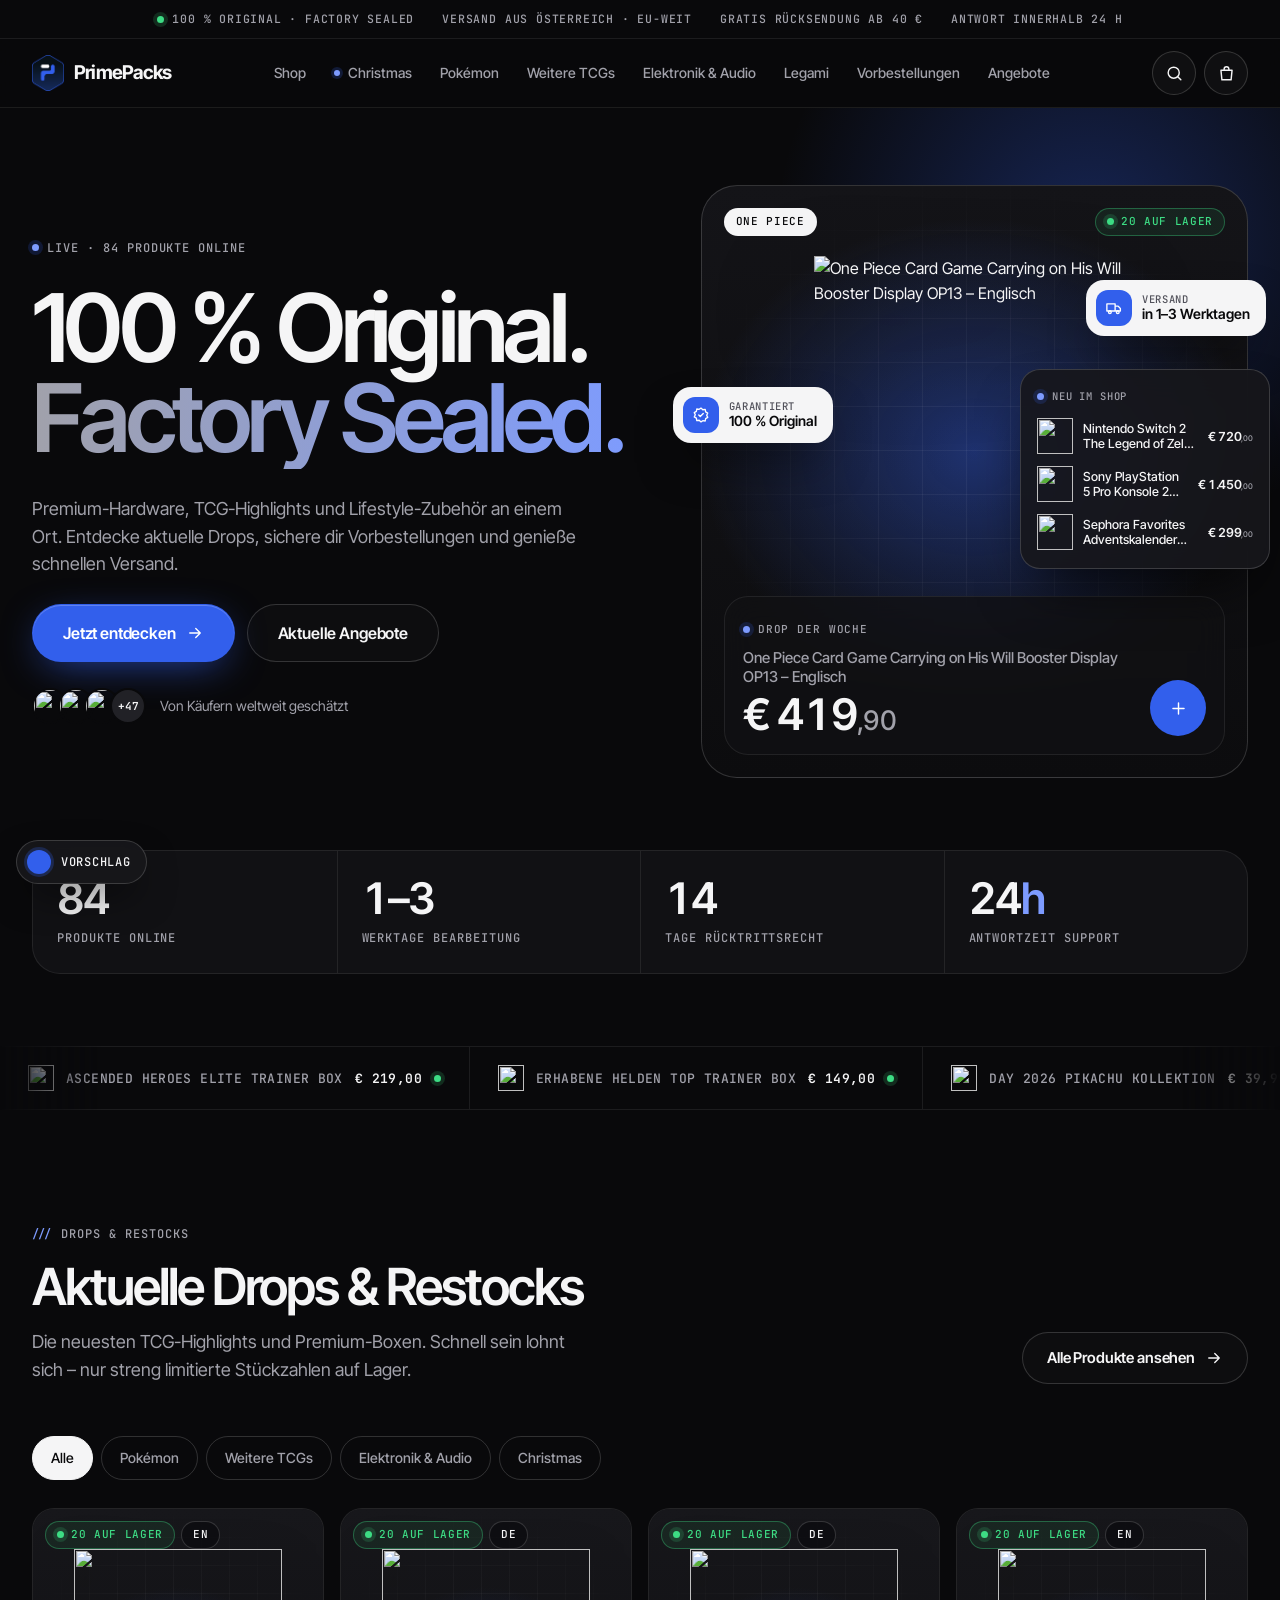
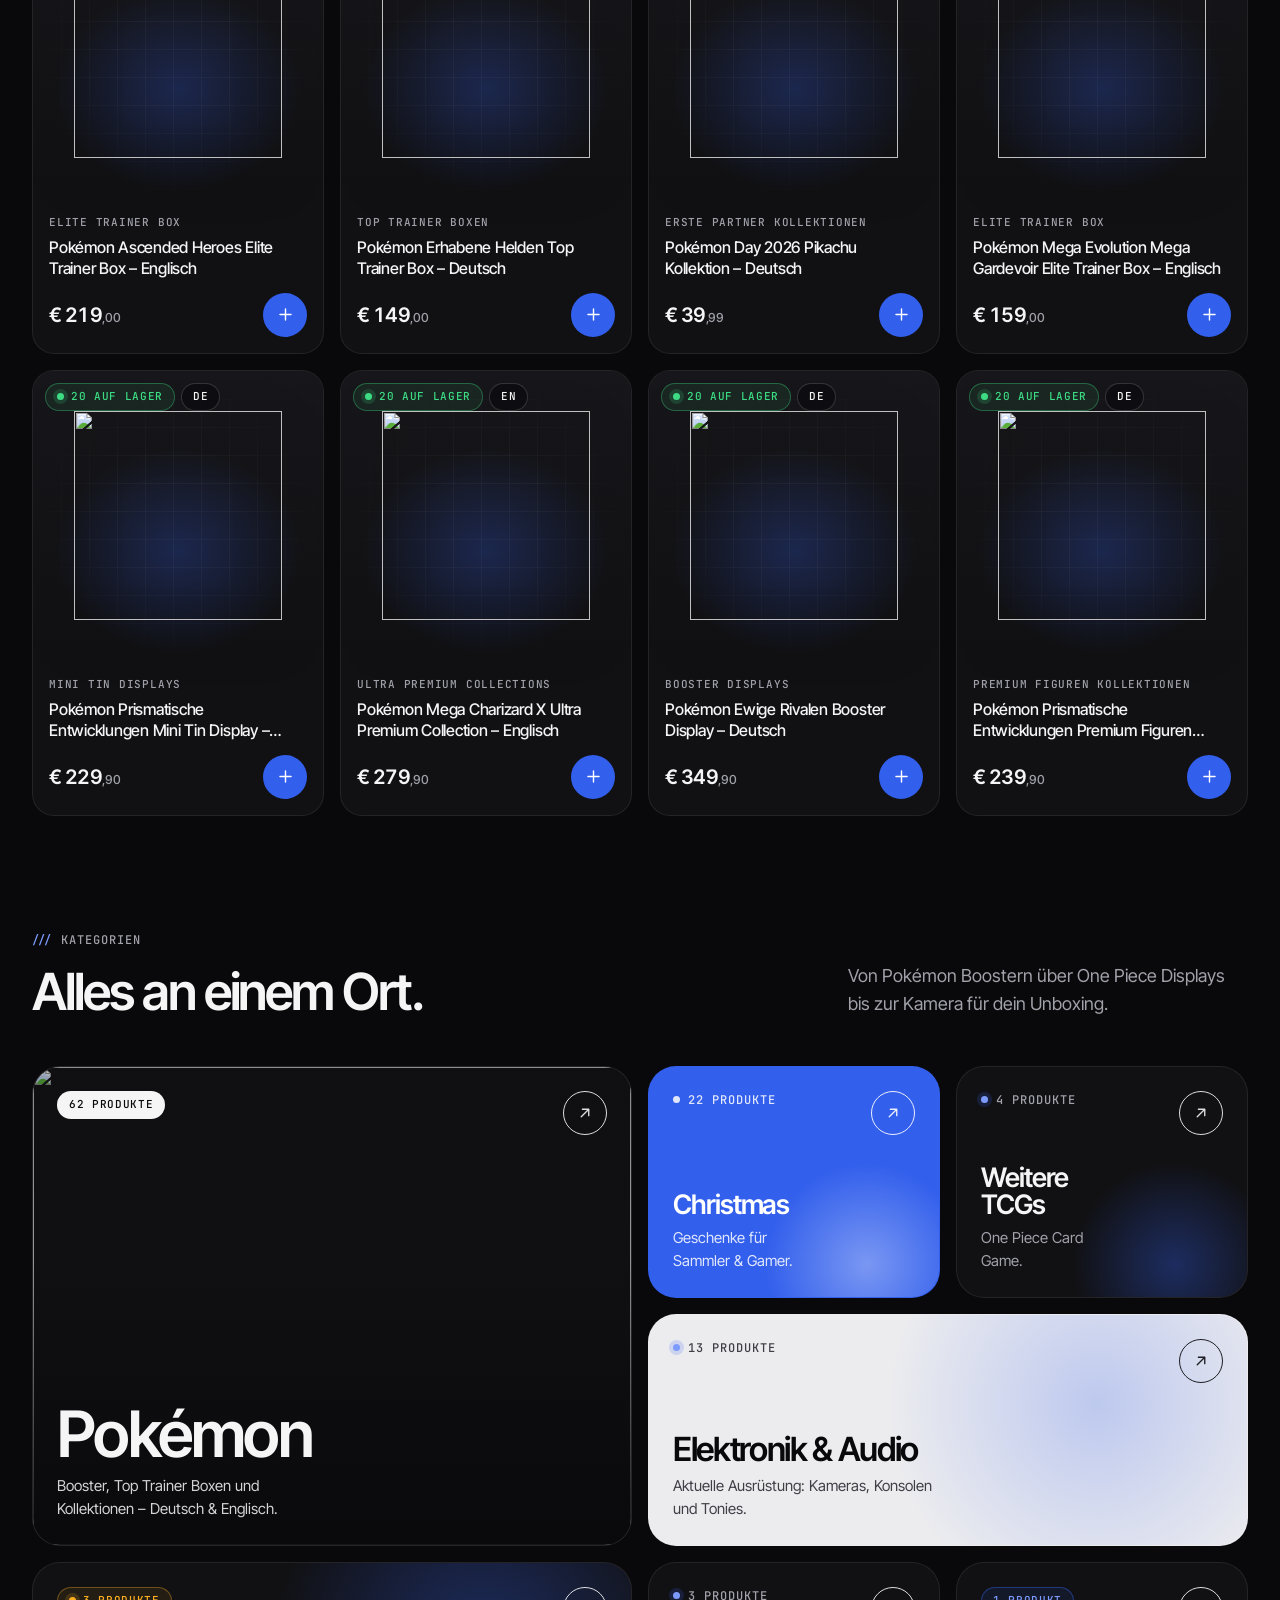
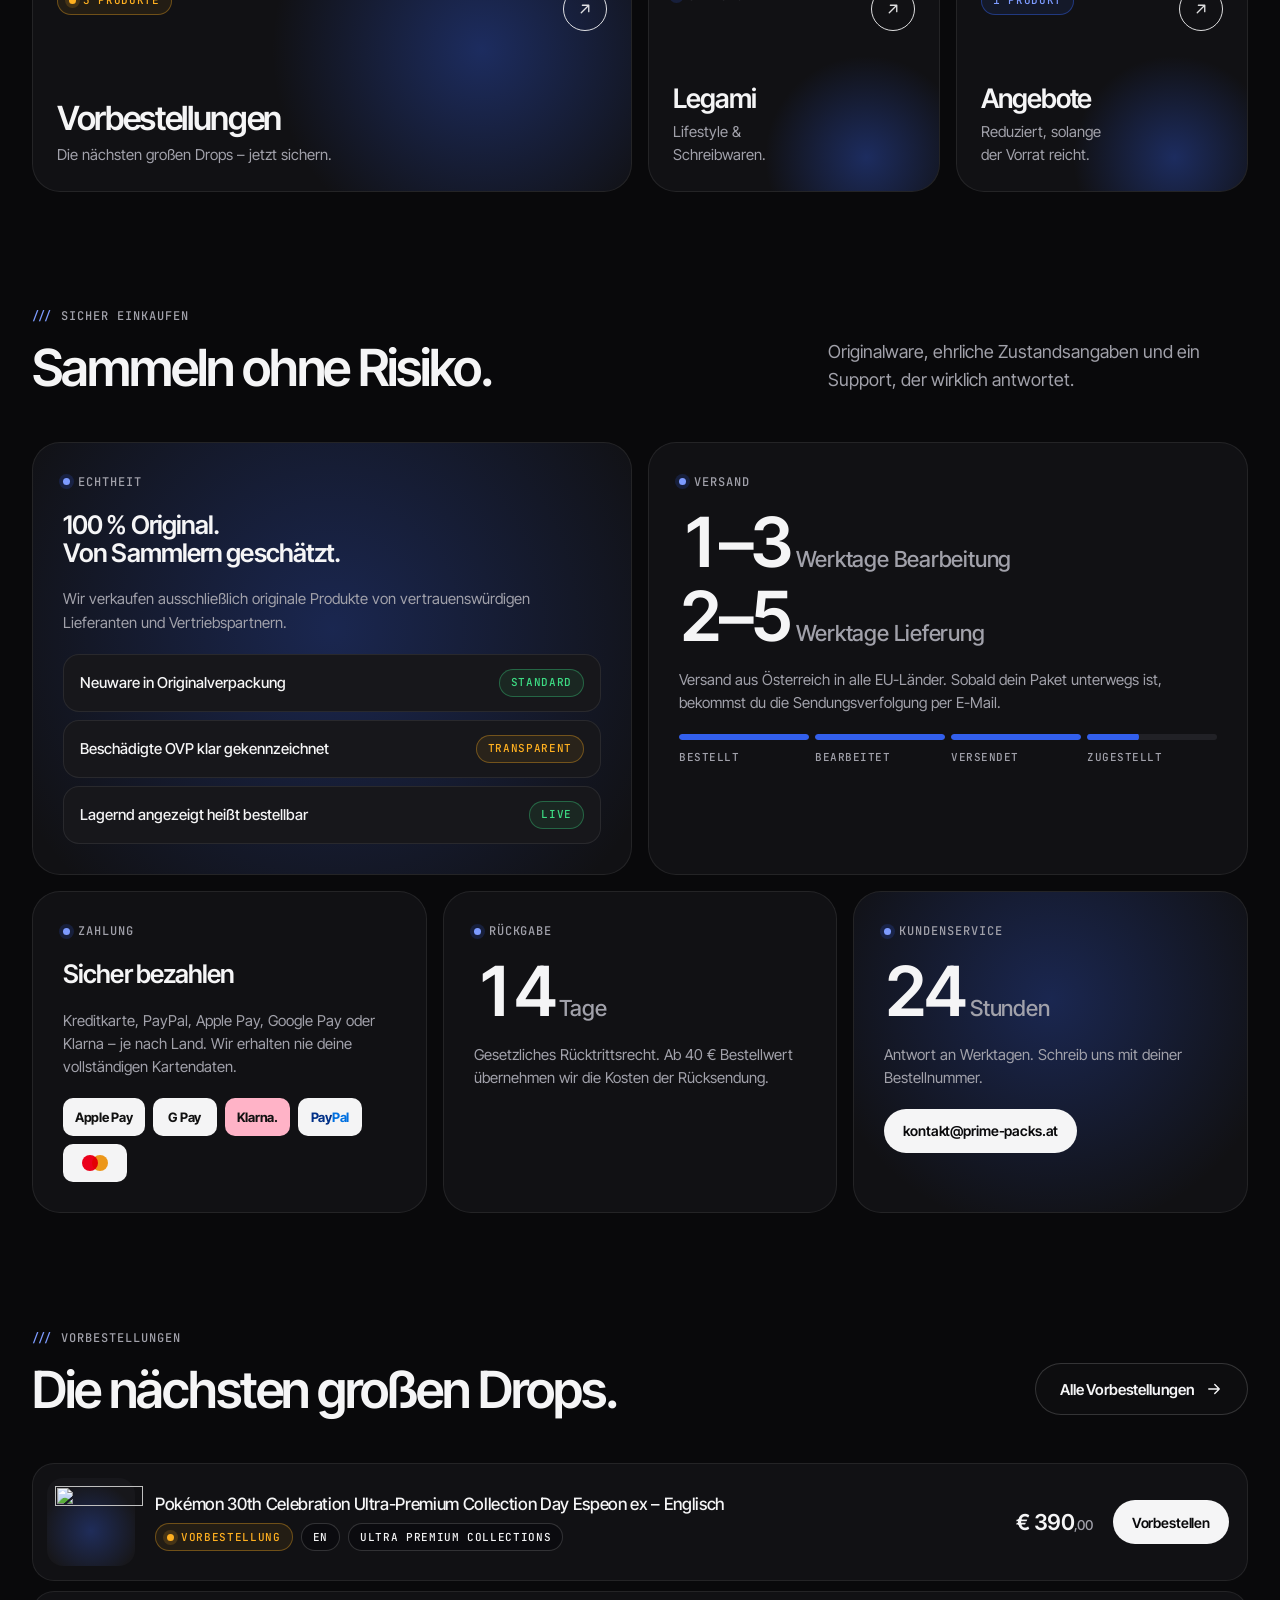
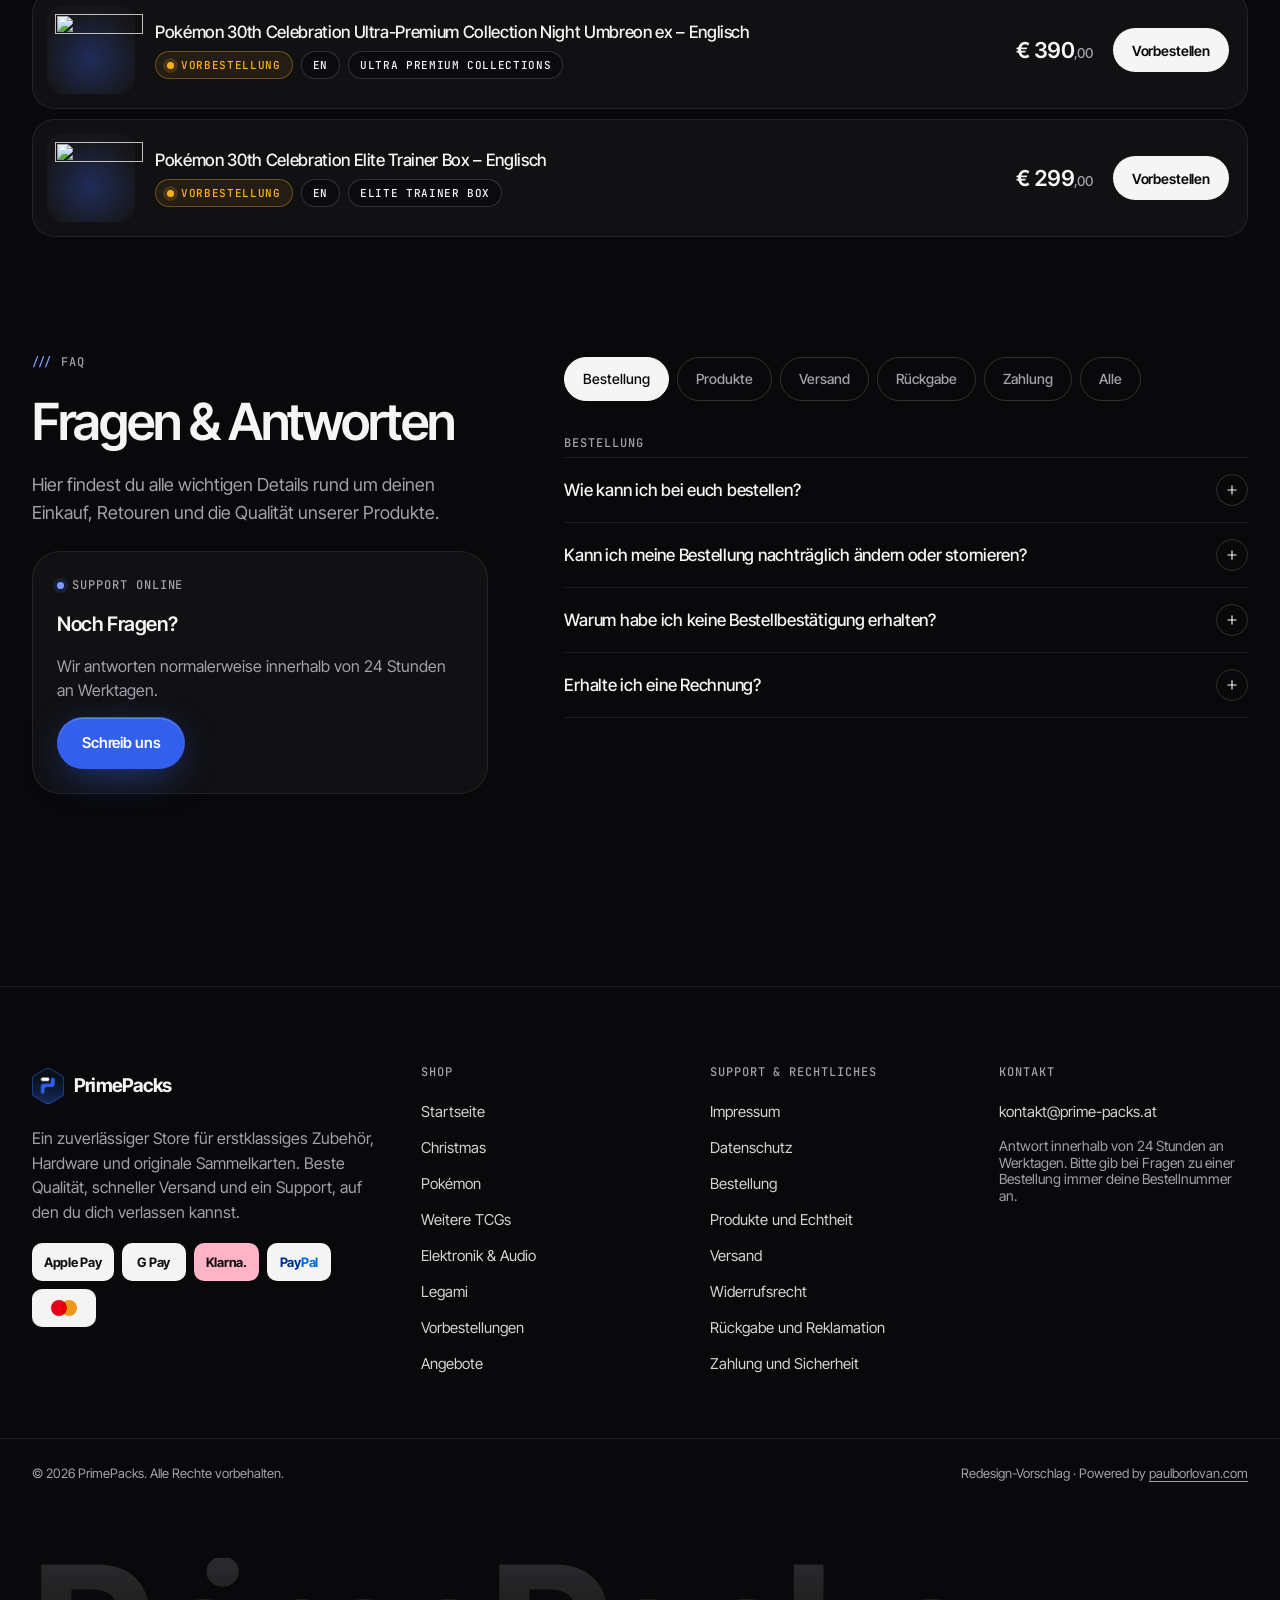
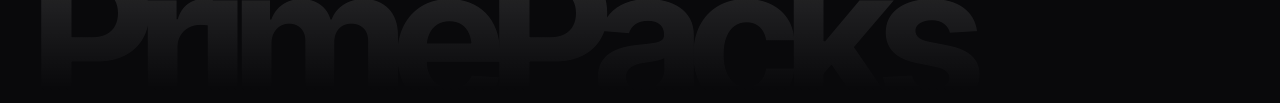
==== commit 8df8787a: "Use the original PrimePacks logo Replace the redrawn hexagon with the logo from prime-packs.at in th" ====
--- a/index.html
+++ b/index.html
@@ -6,7 +6,8 @@
   <title>PrimePacks TCGs – 100% Original. Factory Sealed. Von Sammlern geschätzt.</title>
   <meta name="description" content="Premium-Hardware, TCG-Highlights und Lifestyle-Zubehör an einem Ort. Entdecke aktuelle Drops, sichere dir Vorbestellungen und genieße schnellen Versand.">
   <meta name="theme-color" content="#09090b">
-  <link rel="icon" href="assets/img/favicon.svg" type="image/svg+xml">
+  <link rel="icon" href="assets/img/logo.png" type="image/png">
+  <link rel="apple-touch-icon" href="assets/img/logo.png">
   <script>(function(){var d=document.documentElement;d.className='js';try{var a=new URLSearchParams(location.search).get('accent')||JSON.parse(localStorage.getItem('pp-accent')||'null');if(a==='red'||a==='mint')d.setAttribute('data-accent',a)}catch(e){}})();</script>
   <link rel="preconnect" href="https://fonts.googleapis.com">
   <link rel="preconnect" href="https://fonts.gstatic.com" crossorigin>
--- a/assets/css/style.css
+++ b/assets/css/style.css
@@ -343,9 +343,7 @@
   min-height: 44px;
   flex: none;
 }
-.logo svg { width: 28px; height: 31px; }
-.logo .hex { fill: var(--accent); transition: fill .3s; }
-.logo .p { fill: var(--accent-ink); }
+.logo img { width: 32px; height: auto; flex: none; }
 .logo span b { font-weight: 700; }
 .logo span i { font-style: normal; color: var(--muted); font-weight: 500; }
 
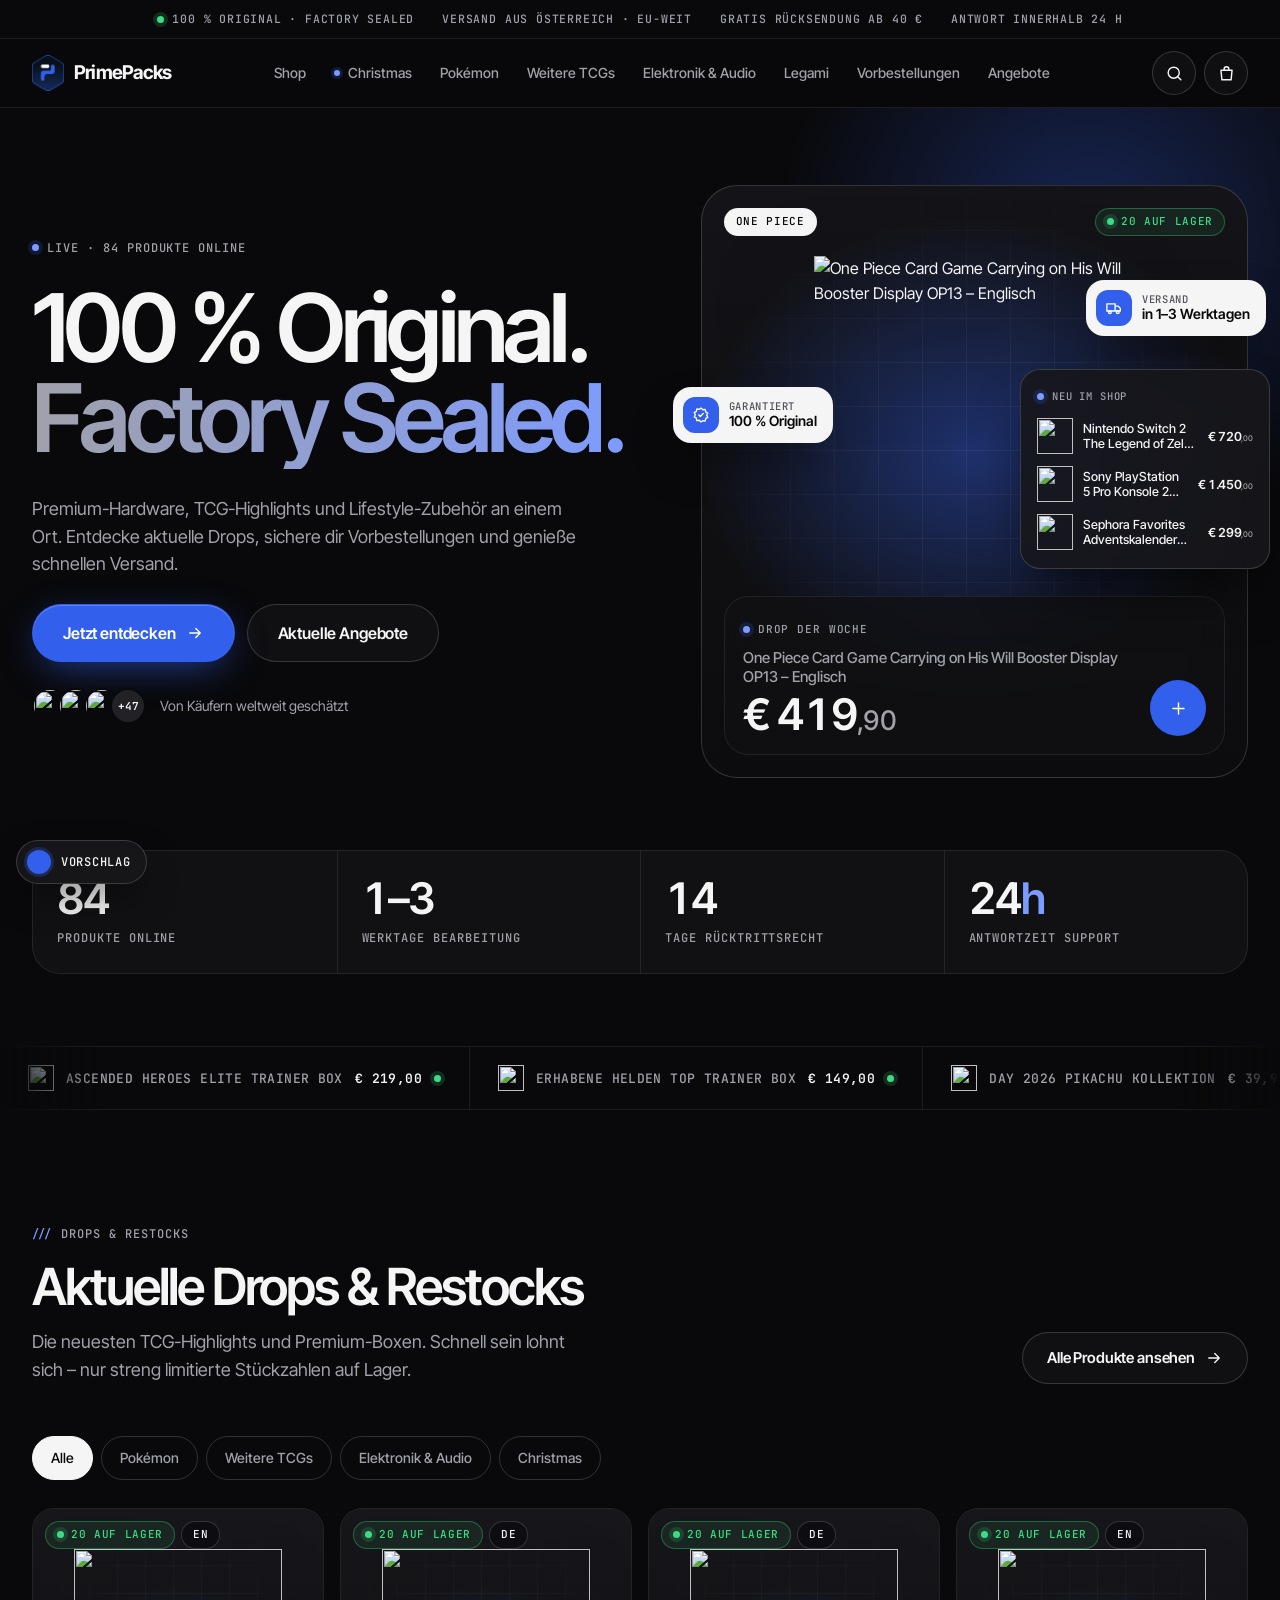
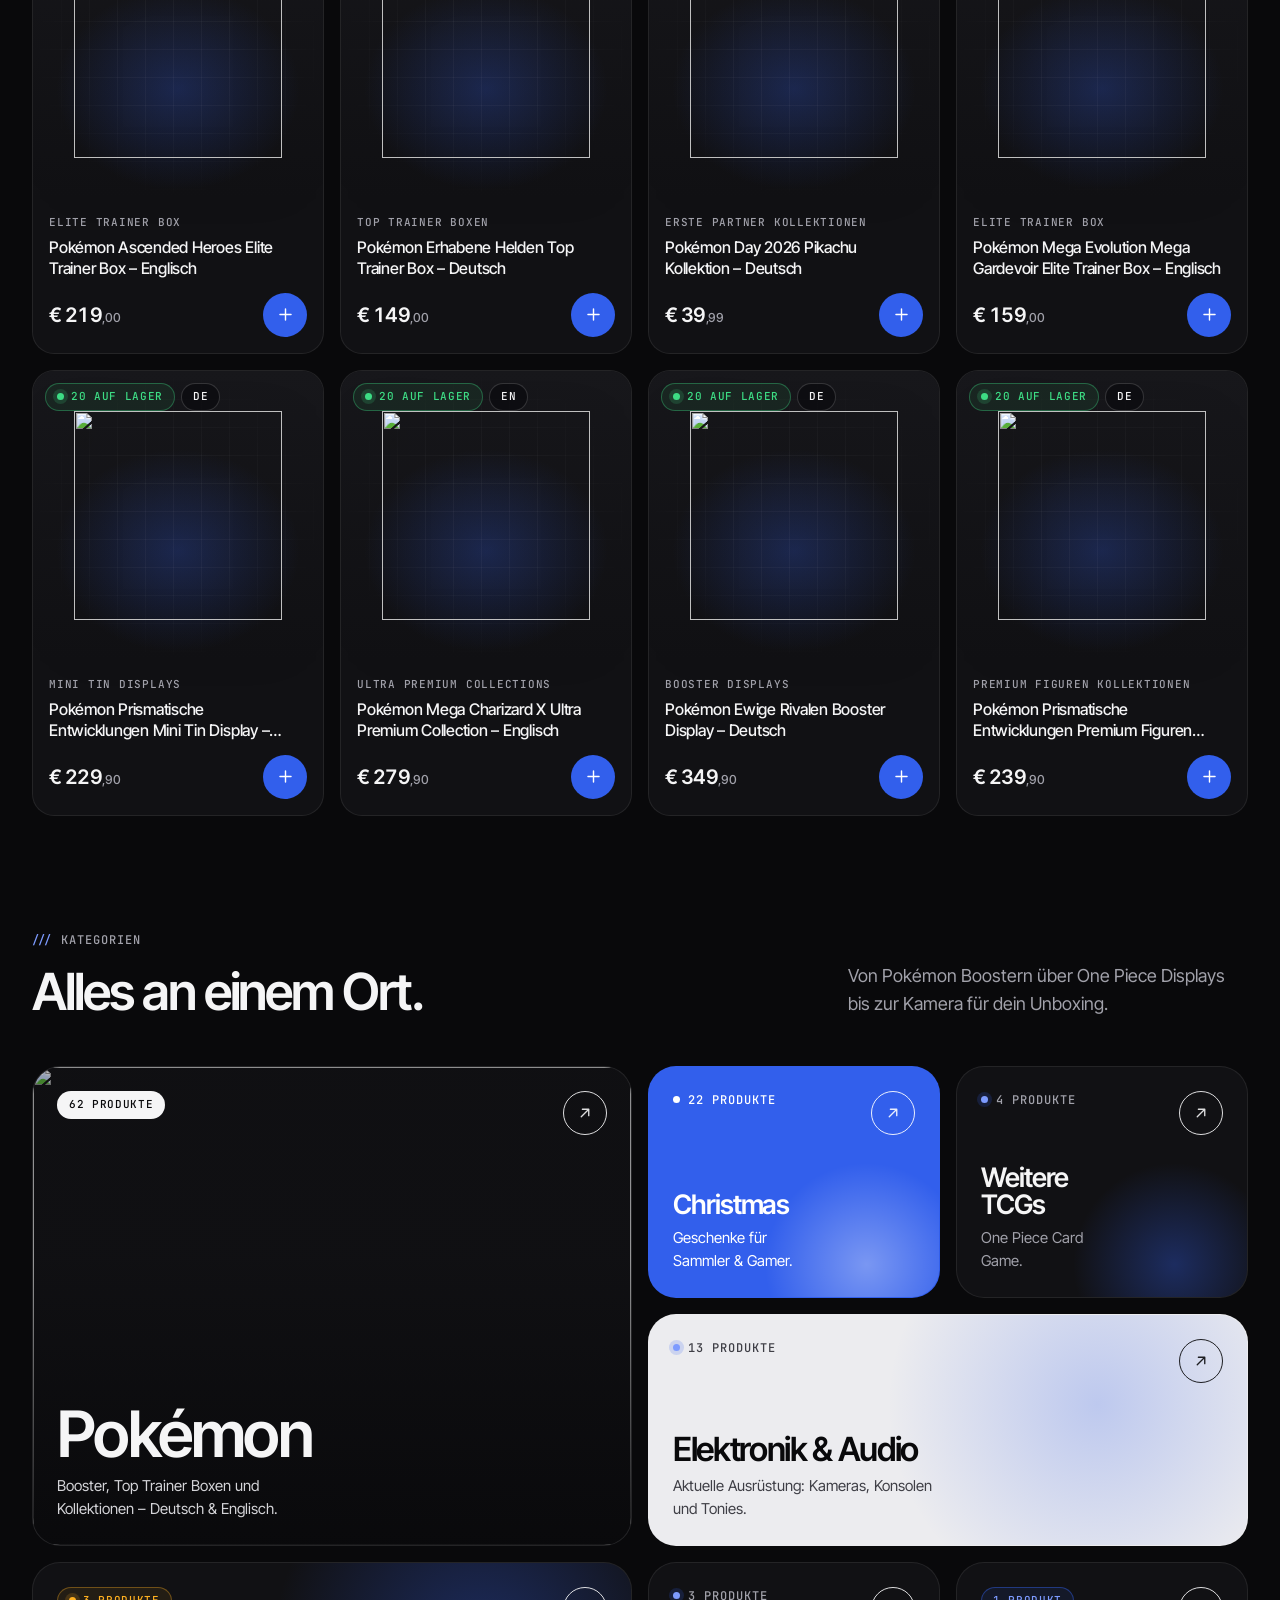
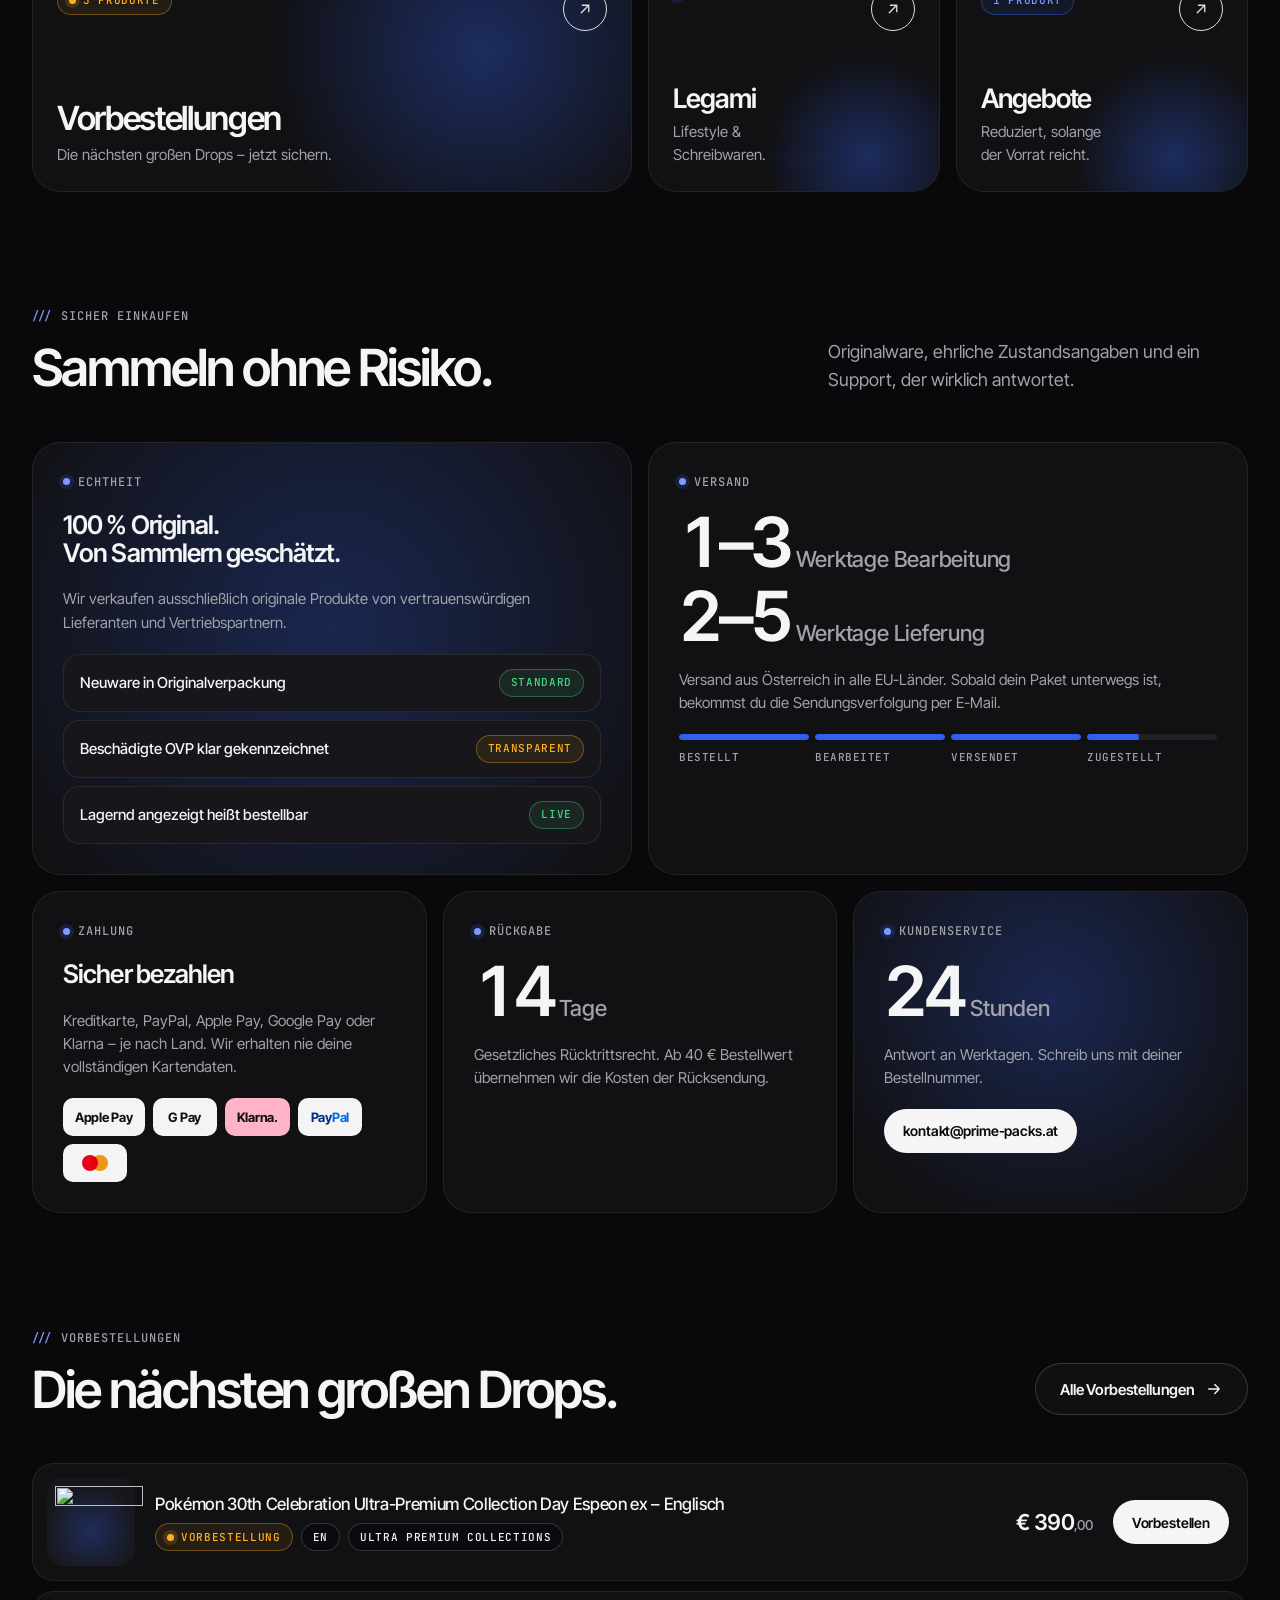
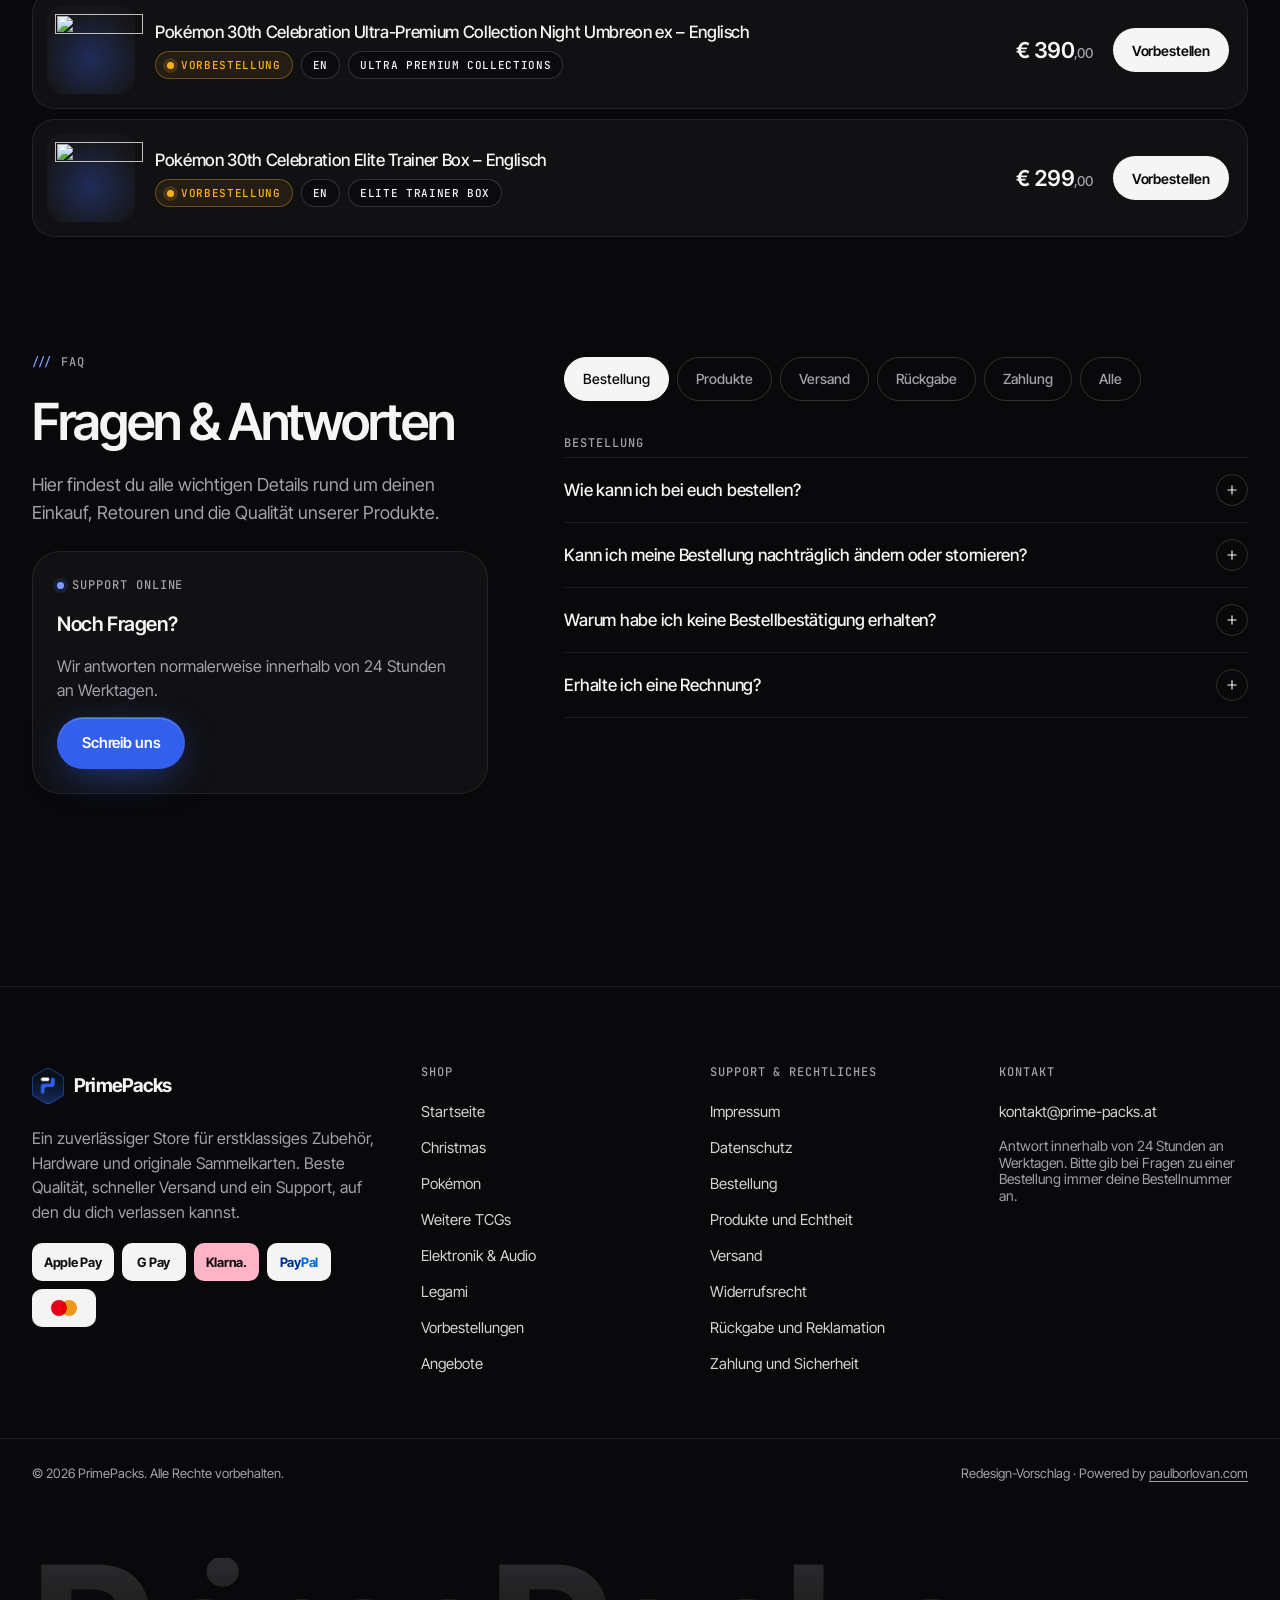
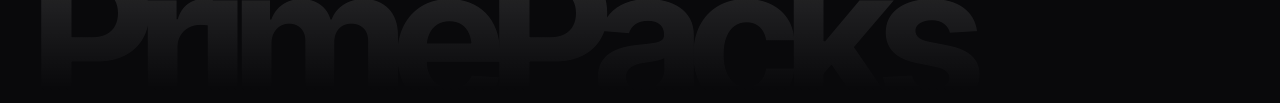
==== commit 9904a369: "Add light variant "Hell" (Variante 2) with dark blocks - Theme tokens: dark surfaces stay the defaul" ====
--- a/index.html
+++ b/index.html
@@ -8,7 +8,7 @@
   <meta name="theme-color" content="#09090b">
   <link rel="icon" href="assets/img/logo.png" type="image/png">
   <link rel="apple-touch-icon" href="assets/img/logo.png">
-  <script>(function(){var d=document.documentElement;d.className='js';try{var a=new URLSearchParams(location.search).get('accent')||JSON.parse(localStorage.getItem('pp-accent')||'null');if(a==='red'||a==='mint')d.setAttribute('data-accent',a)}catch(e){}})();</script>
+  <script>(function(){var d=document.documentElement;d.className='js';try{var q=new URLSearchParams(location.search),a=q.get('accent')||JSON.parse(localStorage.getItem('pp-accent')||'null'),t=q.get('variant')||JSON.parse(localStorage.getItem('pp-theme')||'null');if(a==='red'||a==='mint')d.setAttribute('data-accent',a);if(t==='light')d.setAttribute('data-theme','light')}catch(e){}})();</script>
   <link rel="preconnect" href="https://fonts.googleapis.com">
   <link rel="preconnect" href="https://fonts.gstatic.com" crossorigin>
   <link rel="preconnect" href="https://cdn.shopify.com">
@@ -83,7 +83,7 @@
   </section>
 
   <!-- ============ CATEGORIES (bento) ============ -->
-  <section class="section" aria-labelledby="cat-title" style="padding-top:0">
+  <section class="section band" aria-labelledby="cat-title">
     <div class="wrap">
       <div class="sec-head reveal">
         <div class="sec-head__text">
--- a/assets/css/style.css
+++ b/assets/css/style.css
@@ -5,53 +5,99 @@
 
 /* ---------- Tokens ---------- */
 :root {
+  /* Accent – default: PrimePacks brand blue */
+  --accent: #325fec;          /* button fill, white text 5.3:1 */
+  --accent-ink: #ffffff;
+  --accent-text-d: #7d9bff;   /* accent as text on dark, 7.6:1 */
+  --accent-text-l: #2a50d6;   /* accent as text on light, 5.8:1 */
+  --accent-rgb: 50, 95, 236;
+
+  --r-xl: 28px;
+  --r-lg: 22px;
+  --r-md: 16px;
+  --r-sm: 12px;
+
+  --font: "Inter Tight", system-ui, -apple-system, "Segoe UI", Roboto, sans-serif;
+  --mono: "JetBrains Mono", ui-monospace, SFMono-Regular, Menlo, monospace;
+
+  --wrap: 1320px;
+  --gut: clamp(16px, 4vw, 32px);
+  --header-h: 68px;
+  --ease: cubic-bezier(.2, .7, .2, 1);
+}
+/* Proposal option: moodboard red */
+[data-accent="red"] {
+  --accent: #e0281b;
+  --accent-ink: #ffffff;
+  --accent-text-d: #ff6a5c;
+  --accent-text-l: #c4200f;
+  --accent-rgb: 255, 58, 40;
+}
+/* Proposal option: Vare mint */
+[data-accent="mint"] {
+  --accent: #00ffcc;
+  --accent-ink: #09090b;
+  --accent-text-d: #00ffcc;
+  --accent-text-l: #00796a;
+  --accent-rgb: 0, 255, 204;
+}
+
+/* Dark surfaces: variant 1 everywhere, and the dark blocks in variant 2 */
+:root,
+[data-theme="light"] :is(.announce, .stage, .ticker, .band, .panel--glow, .contact-card, .site-footer, .gallery__stage, .proposal) {
   --bg: #09090b;
   --s1: #111114;
   --s2: #17171b;
   --s3: #212126;
   --line: rgba(255, 255, 255, .08);
   --line-2: rgba(255, 255, 255, .16);
+  --line-3: rgba(255, 255, 255, .32);
   --text: #f5f5f6;
   --muted: #a1a1aa;      /* 7.7:1 on --bg */
   --muted-2: #8e8e98;    /* 5.9:1 on --bg – smallest allowed text colour */
   --ok: #3ddc84;
   --warn: #ffb020;
-
-  /* Accent – default: PrimePacks brand blue */
-  --accent: #325fec;     /* button fill, white text 5.3:1 */
-  --accent-ink: #ffffff;
-  --accent-text: #7d9bff;/* accent used as text on dark, 7.6:1 */
-  --accent-rgb: 50, 95, 236;
-
-  --r-xl: 28px;
-  --r-lg: 22px;
-  --r-md: 16px;
-  --r-sm: 12px;
-
-  --font: "Inter Tight", system-ui, -apple-system, "Segoe UI", Roboto, sans-serif;
-  --mono: "JetBrains Mono", ui-monospace, SFMono-Regular, Menlo, monospace;
-
-  --wrap: 1320px;
-  --gut: clamp(16px, 4vw, 32px);
-  --header-h: 68px;
-  --ease: cubic-bezier(.2, .7, .2, 1);
-
+  --accent-text: var(--accent-text-d);
+  --hi: #ffffff;
+  --tint: rgba(255, 255, 255, .03);
+  --tint-2: rgba(255, 255, 255, .07);
+  --header-bg: rgba(9, 9, 11, .72);
+  --glass: rgba(17, 17, 20, .92);
+  --chip-bg: rgba(9, 9, 11, .55);
+  --grid-line: rgba(255, 255, 255, .035);
+  --img-shadow: rgba(0, 0, 0, .55);
+  --ctl-border: rgba(255, 255, 255, .35);
+  --shadow: none;
   color-scheme: dark;
 }
-/* Proposal option: moodboard red */
-[data-accent="red"] {
-  --accent: #e0281b;
-  --accent-ink: #ffffff;
-  --accent-text: #ff6a5c;
-  --accent-rgb: 255, 58, 40;
-}
-/* Proposal option: Vare mint */
-[data-accent="mint"] {
-  --accent: #00ffcc;
-  --accent-ink: #09090b;
-  --accent-text: #00ffcc;
-  --accent-rgb: 0, 255, 204;
-}
+/* Variant 2 "Hell": light page, white cards (Vare moodboard) */
+[data-theme="light"] {
+  --bg: #f2f2f0;
+  --s1: #ffffff;
+  --s2: #f7f7f5;
+  --s3: #e7e7e4;
+  --line: rgba(9, 9, 11, .08);
+  --line-2: rgba(9, 9, 11, .14);
+  --line-3: rgba(9, 9, 11, .32);
+  --text: #0b0b0d;
+  --muted: #52525b;      /* 6.9:1 on --bg */
+  --muted-2: #63636c;    /* 4.8:1 on --s3 */
+  --ok: #137a3e;
+  --warn: #8f5300;
+  --accent-text: var(--accent-text-l);
+  --hi: #000000;
+  --tint: rgba(9, 9, 11, .02);
+  --tint-2: rgba(9, 9, 11, .05);
+  --header-bg: rgba(242, 242, 240, .8);
+  --glass: rgba(255, 255, 255, .92);
+  --chip-bg: rgba(255, 255, 255, .86);
+  --grid-line: rgba(9, 9, 11, .05);
+  --img-shadow: rgba(20, 20, 30, .2);
+  --ctl-border: rgba(9, 9, 11, .52); /* 3.6:1 checkbox edge on white */
+  --shadow: 0 1px 2px rgba(9, 9, 11, .04), 0 14px 34px -20px rgba(9, 9, 11, .22);
+  color-scheme: light;
+}
+[data-theme="light"] :is(.announce, .stage, .ticker, .band, .panel--glow, .contact-card, .site-footer, .gallery__stage, .proposal) { color: var(--text); }
 
 /* ---------- Base ---------- */
 *, *::before, *::after { box-sizing: border-box; }
@@ -187,9 +233,9 @@
 }
 .btn--primary:hover { box-shadow: 0 14px 50px -10px rgba(var(--accent-rgb), .95), inset 0 1px 0 rgba(255, 255, 255, .3); }
 .btn--light { background: var(--text); color: var(--bg); }
-.btn--light:hover { background: #fff; }
-.btn--ghost { border-color: var(--line-2); color: var(--text); background: rgba(255, 255, 255, .02); }
-.btn--ghost:hover { border-color: rgba(255, 255, 255, .34); background: rgba(255, 255, 255, .06); }
+.btn--light:hover { background: var(--hi); }
+.btn--ghost { border-color: var(--line-2); color: var(--text); background: var(--tint); }
+.btn--ghost:hover { border-color: var(--line-3); background: var(--tint-2); }
 .btn--sm { --h: 44px; padding: 0 18px; font-size: 14px; }
 .btn--lg { --h: 58px; padding: 0 30px; font-size: 16px; }
 .btn--block { width: 100%; }
@@ -201,13 +247,13 @@
   width: 44px; height: 44px;
   border-radius: 999px;
   border: 1px solid var(--line-2);
-  background: rgba(255, 255, 255, .03);
+  background: var(--tint);
   color: var(--text);
   position: relative;
   transition: background-color .2s, border-color .2s, transform .2s var(--ease);
   flex: none;
 }
-.icon-btn:hover { background: rgba(255, 255, 255, .08); border-color: rgba(255, 255, 255, .3); }
+.icon-btn:hover { background: var(--tint-2); border-color: var(--line-3); }
 .icon-btn svg { width: 19px; height: 19px; }
 .icon-btn--accent { background: var(--accent); border-color: transparent; color: var(--accent-ink); }
 .icon-btn--accent:hover { background: var(--accent); filter: brightness(1.1); }
@@ -252,7 +298,7 @@
   letter-spacing: .06em;
   text-transform: uppercase;
   color: var(--text);
-  background: rgba(9, 9, 11, .55);
+  background: var(--chip-bg);
   white-space: nowrap;
 }
 .chip--ok { color: var(--ok); border-color: rgba(61, 220, 132, .35); background: rgba(61, 220, 132, .08); }
@@ -287,13 +333,13 @@
   scroll-snap-align: start;
   transition: color .2s, background-color .2s, border-color .2s;
 }
-.pill:hover { color: var(--text); border-color: rgba(255, 255, 255, .3); }
+.pill:hover { color: var(--text); border-color: var(--line-3); }
 .pill[aria-pressed="true"], .pill[aria-current="page"] {
   background: var(--text);
   color: var(--bg);
   border-color: var(--text);
 }
-.pill .count { font: 500 11px var(--mono); opacity: .7; }
+.pill .count { font: 500 11px var(--mono); }
 
 /* ---------- Announcement bar ---------- */
 .announce {
@@ -322,7 +368,7 @@
   position: sticky;
   top: 0;
   z-index: 50;
-  background: rgba(9, 9, 11, .72);
+  background: var(--header-bg);
   backdrop-filter: saturate(160%) blur(18px);
   -webkit-backdrop-filter: saturate(160%) blur(18px);
   border-bottom: 1px solid var(--line);
@@ -360,8 +406,8 @@
   color: var(--muted);
   transition: color .2s, background-color .2s;
 }
-.main-nav a:hover { color: var(--text); background: rgba(255, 255, 255, .05); }
-.main-nav a[aria-current="page"] { color: var(--text); background: rgba(255, 255, 255, .07); }
+.main-nav a:hover { color: var(--text); background: var(--tint-2); }
+.main-nav a[aria-current="page"] { color: var(--text); background: var(--tint-2); }
 .main-nav a.is-xmas::before {
   content: "";
   width: 6px; height: 6px;
@@ -531,7 +577,7 @@
   height: 44px;
 }
 .qty button { width: 44px; height: 44px; display: grid; place-items: center; border-radius: 50%; color: var(--text); }
-.qty button:hover { background: rgba(255, 255, 255, .06); }
+.qty button:hover { background: var(--tint-2); }
 .qty button svg { width: 16px; height: 16px; }
 .qty input {
   width: 38px;
@@ -596,8 +642,9 @@
   border-radius: var(--r-lg);
   background: var(--s1);
   border: 1px solid var(--line);
+  box-shadow: var(--shadow);
   overflow: hidden;
-  transition: border-color .25s, transform .35s var(--ease), background-color .25s;
+  transition: border-color .25s, transform .35s var(--ease), background-color .25s, box-shadow .35s;
 }
 .pcard:hover { border-color: var(--line-2); transform: translateY(-3px); }
 .pcard:focus-within { border-color: rgba(var(--accent-rgb), .6); }
@@ -617,8 +664,8 @@
   content: "";
   position: absolute; inset: 0;
   background-image:
-    linear-gradient(rgba(255, 255, 255, .035) 1px, transparent 1px),
-    linear-gradient(90deg, rgba(255, 255, 255, .035) 1px, transparent 1px);
+    linear-gradient(var(--grid-line) 1px, transparent 1px),
+    linear-gradient(90deg, var(--grid-line) 1px, transparent 1px);
   background-size: 28px 28px;
   mask-image: radial-gradient(circle at 50% 50%, #000 30%, transparent 75%);
   -webkit-mask-image: radial-gradient(circle at 50% 50%, #000 30%, transparent 75%);
@@ -628,7 +675,7 @@
   width: 100%;
   height: 100%;
   object-fit: contain;
-  filter: drop-shadow(0 18px 24px rgba(0, 0, 0, .55));
+  filter: drop-shadow(0 18px 24px var(--img-shadow));
   transition: transform .5s var(--ease);
 }
 .pcard:hover .pcard__media img { transform: scale(1.05) translateY(-2px); }
@@ -915,7 +962,7 @@
   max-height: 86%;
   object-fit: contain;
   z-index: 1;
-  filter: drop-shadow(0 24px 30px rgba(0, 0, 0, .6));
+  filter: drop-shadow(0 24px 30px var(--img-shadow));
   transition: transform .6s var(--ease);
 }
 .tile:hover .tile__img { transform: translateY(-6px) rotate(-2deg); }
@@ -944,7 +991,7 @@
 .tile--poke .tile__name { font-size: clamp(40px, 5vw, 72px); }
 .tile--xmas { grid-area: xmas; background: var(--accent); color: var(--accent-ink); border-color: transparent; }
 .tile--xmas::after { background: radial-gradient(closest-side, rgba(255, 255, 255, .35), transparent); }
-.tile--xmas .label, .tile--xmas .tile__desc { color: inherit; opacity: .85; }
+.tile--xmas .label, .tile--xmas .tile__desc { color: inherit; } /* full opacity: 4.7:1 on red, 5.3:1 on blue */
 .tile--xmas .label .dot { background: currentColor; box-shadow: none; }
 .tile--tcg { grid-area: tcg; }
 .tile--elek { grid-area: elek; background: #ececef; color: #09090b; border-color: transparent; }
@@ -1177,7 +1224,7 @@
 }
 .acc summary .pm svg { width: 14px; height: 14px; }
 .acc[open] summary .pm { transform: rotate(45deg); background: var(--text); color: var(--bg); border-color: var(--text); }
-.acc summary:hover .pm { border-color: rgba(255, 255, 255, .4); }
+.acc summary:hover .pm { border-color: var(--line-3); }
 .acc__body { padding: 0 48px 22px 0; color: var(--muted); }
 .acc__body p + p { margin-top: 10px; }
 .acc__body a { color: var(--accent-text); text-decoration: underline; text-underline-offset: 3px; }
@@ -1308,7 +1355,7 @@
   width: 20px; height: 20px;
   margin: 0;
   border-radius: 6px;
-  border: 1.5px solid rgba(255, 255, 255, .35);
+  border: 1.5px solid var(--ctl-border);
   background: transparent;
   display: grid;
   place-items: center;
@@ -1327,7 +1374,7 @@
 .opt input[type="radio"]:checked::after { width: 8px; height: 8px; border: 0; border-radius: 50%; background: var(--accent-ink); transform: none; }
 .opt input:focus-visible { outline: 2px solid var(--accent-text); outline-offset: 3px; }
 .opt .n { margin-left: auto; font: 500 12px var(--mono); color: var(--muted-2); }
-.opt:hover { color: #fff; }
+.opt:hover { color: var(--hi); }
 .switch-row { display: flex; align-items: center; justify-content: space-between; gap: 12px; min-height: 48px; font-size: 15px; cursor: pointer; }
 .switch {
   appearance: none;
@@ -1589,7 +1636,7 @@
   align-items: center;
   gap: 12px;
   padding: 12px var(--gut) calc(12px + env(safe-area-inset-bottom));
-  background: rgba(17, 17, 20, .92);
+  background: var(--glass);
   backdrop-filter: blur(16px);
   -webkit-backdrop-filter: blur(16px);
   border-top: 1px solid var(--line);
@@ -1682,6 +1729,73 @@
   .proposal__panel { width: min(280px, calc(100vw - 24px)); }
 }
 
+/* ==========================================================================
+   VARIANT 2 · HELL – light page, white cards, a few dark blocks for rhythm
+   (announce bar, hero stage, ticker, category band, two service panels,
+   contact card, product stage, footer – see the dark token list at the top)
+   ========================================================================== */
+.band { padding-top: 0; }
+
+[data-theme="light"] .stats,
+[data-theme="light"] .panel,
+[data-theme="light"] .tx,
+[data-theme="light"] .fgroup,
+[data-theme="light"] .info-rows,
+[data-theme="light"] .select,
+[data-theme="light"] .thumbs button { box-shadow: var(--shadow); }
+[data-theme="light"] .pcard:hover { border-color: var(--line); box-shadow: 0 2px 4px rgba(9, 9, 11, .04), 0 26px 46px -24px rgba(9, 9, 11, .32); }
+[data-theme="light"] .pcard__media {
+  background:
+    radial-gradient(60% 50% at 50% 62%, rgba(var(--accent-rgb), .2), transparent 70%),
+    linear-gradient(180deg, #efefec, #fafaf8);
+}
+[data-theme="light"] .tx__img,
+[data-theme="light"] .cart-line__img { background: radial-gradient(circle at 50% 60%, rgba(var(--accent-rgb), .2), transparent 70%), #f1f1ee; }
+
+/* Dark blocks get depth on the light page */
+[data-theme="light"] .stage__card,
+[data-theme="light"] .gallery__stage { box-shadow: 0 50px 90px -50px rgba(9, 9, 11, .6); }
+[data-theme="light"] .ticker { mask-image: none; -webkit-mask-image: none; border-block: 0; }
+
+/* Category bento sits in a rounded dark band */
+[data-theme="light"] .band {
+  position: relative;
+  isolation: isolate;
+  overflow: clip;
+  background: var(--bg);
+  margin: 0 clamp(8px, 1.4vw, 20px) clamp(56px, 9vw, 120px);
+  border-radius: clamp(28px, 4vw, 48px);
+  padding-block: clamp(48px, 7vw, 96px);
+}
+[data-theme="light"] .band::before {
+  content: "";
+  position: absolute;
+  left: 50%; top: -420px;
+  width: 1100px; height: 700px;
+  transform: translateX(-50%);
+  background: radial-gradient(closest-side, rgba(var(--accent-rgb), .26), transparent 75%);
+  z-index: -1;
+  pointer-events: none;
+}
+
+[data-theme="light"] .site-footer {
+  background: var(--bg);
+  border-top: 0;
+  border-radius: clamp(28px, 4vw, 48px) clamp(28px, 4vw, 48px) 0 0;
+}
+[data-theme="light"] .pay { box-shadow: inset 0 0 0 1px var(--line-2); }
+
+/* Switch: grey track with 3:1 contrast on white */
+[data-theme="light"] .switch { background: #8e8e98; border-color: transparent; }
+[data-theme="light"] .switch::after { background: #ffffff; box-shadow: 0 1px 3px rgba(9, 9, 11, .3); }
+[data-theme="light"] .switch:checked { background: var(--accent); }
+[data-theme="light"] .switch:checked::after { background: var(--accent-ink); }
+
+/* Proposal panel: variant + accent */
+.proposal__panel fieldset + fieldset { margin-top: 14px; padding-top: 14px; border-top: 1px solid var(--line); }
+.proposal__panel .two { grid-template-columns: 1fr 1fr; }
+.proposal__panel .two .swatch-opt { padding: 0 8px; gap: 10px; }
+
 /* ---------- Reveal on scroll ---------- */
 .reveal { opacity: 0; transform: translateY(18px); transition: opacity .7s var(--ease), transform .7s var(--ease); }
 .reveal.is-in { opacity: 1; transform: none; }
